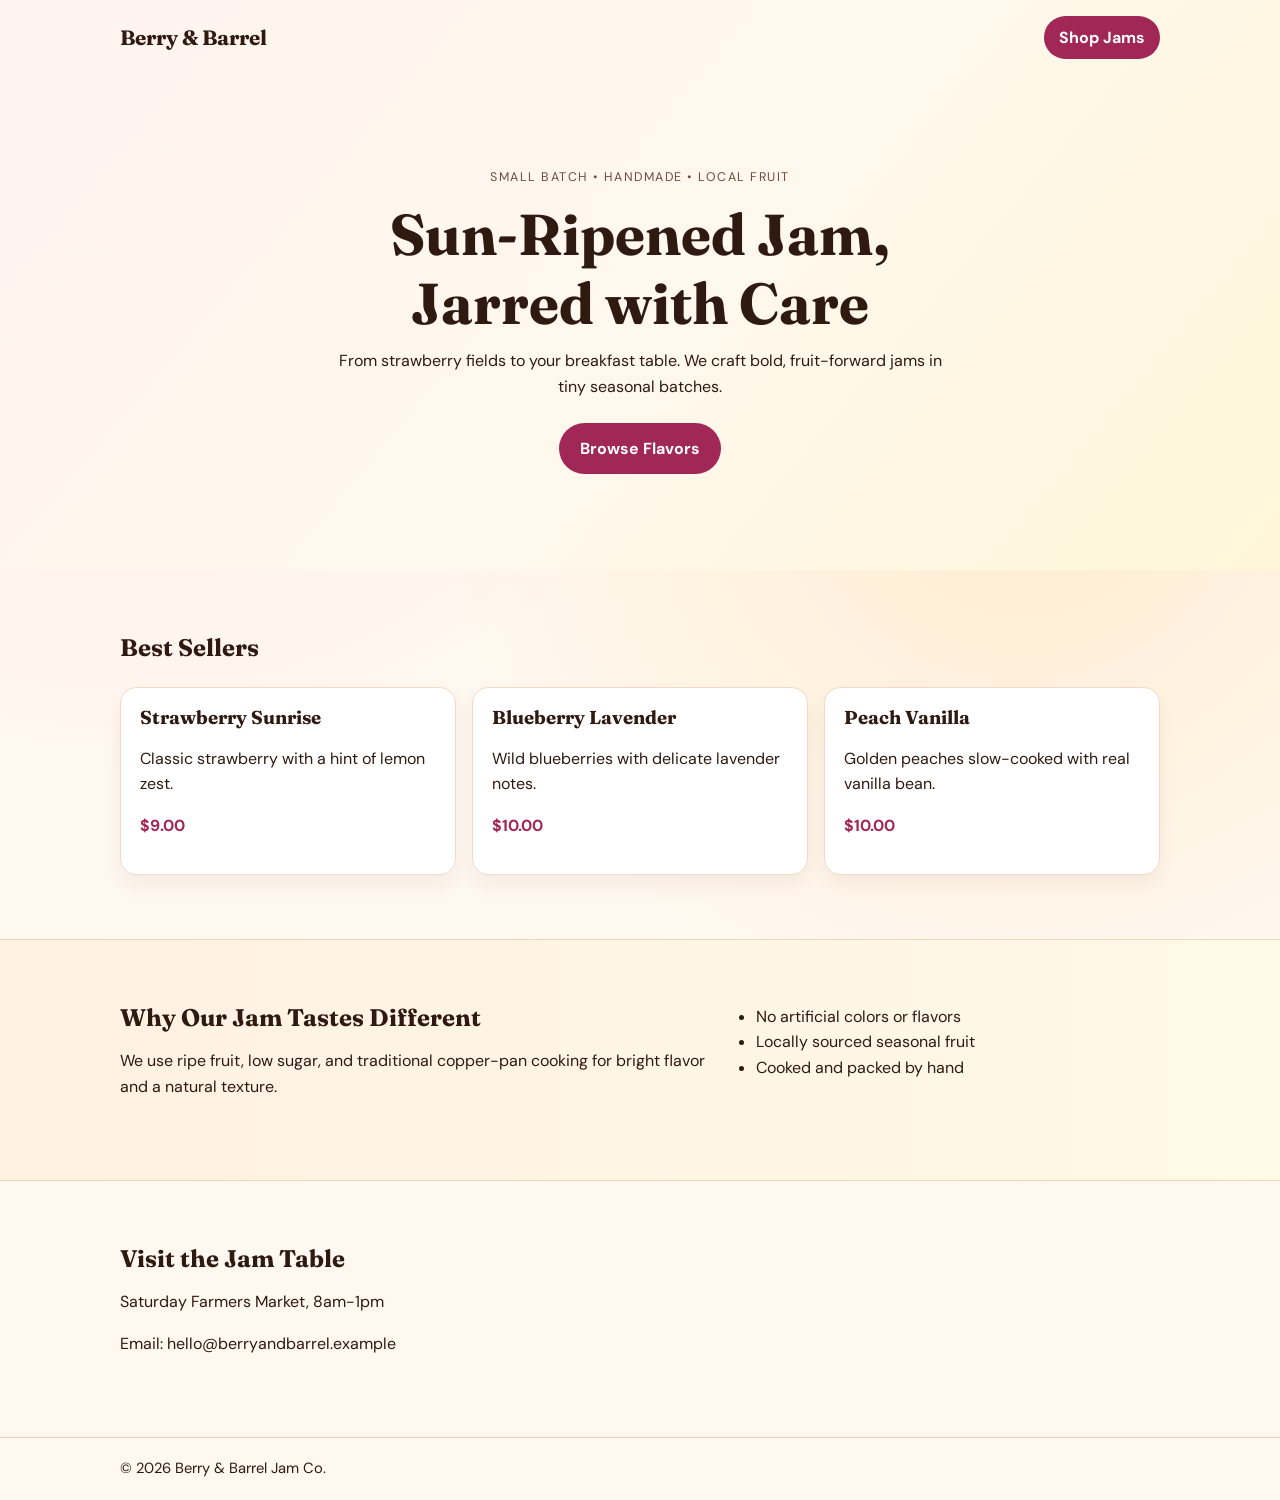
==== index.html @ 502a458d "Initial jam store website" ====
﻿<!doctype html>
<html lang="en">
<head>
  <meta charset="UTF-8" />
  <meta name="viewport" content="width=device-width, initial-scale=1.0" />
  <title>Berry & Barrel Jam Co.</title>
  <meta name="description" content="Small-batch artisanal jams made from local fruit." />
  <link rel="preconnect" href="https://fonts.googleapis.com">
  <link rel="preconnect" href="https://fonts.gstatic.com" crossorigin>
  <link href="https://fonts.googleapis.com/css2?family=Fraunces:opsz,wght@9..144,500;9..144,700&family=DM+Sans:wght@400;500;700&display=swap" rel="stylesheet">
  <link rel="stylesheet" href="styles.css" />
</head>
<body>
  <header class="hero">
    <nav class="nav container">
      <div class="brand">Berry & Barrel</div>
      <a class="btn" href="#shop">Shop Jams</a>
    </nav>

    <div class="hero-content container">
      <p class="kicker">Small Batch • Handmade • Local Fruit</p>
      <h1>Sun-Ripened Jam, Jarred with Care</h1>
      <p class="lead">From strawberry fields to your breakfast table. We craft bold, fruit-forward jams in tiny seasonal batches.</p>
      <a class="btn btn-large" href="#shop">Browse Flavors</a>
    </div>
  </header>

  <main>
    <section class="section container" id="shop">
      <h2>Best Sellers</h2>
      <div class="cards">
        <article class="card">
          <h3>Strawberry Sunrise</h3>
          <p>Classic strawberry with a hint of lemon zest.</p>
          <p class="price">$9.00</p>
        </article>
        <article class="card">
          <h3>Blueberry Lavender</h3>
          <p>Wild blueberries with delicate lavender notes.</p>
          <p class="price">$10.00</p>
        </article>
        <article class="card">
          <h3>Peach Vanilla</h3>
          <p>Golden peaches slow-cooked with real vanilla bean.</p>
          <p class="price">$10.00</p>
        </article>
      </div>
    </section>

    <section class="section strip">
      <div class="container split">
        <div>
          <h2>Why Our Jam Tastes Different</h2>
          <p>We use ripe fruit, low sugar, and traditional copper-pan cooking for bright flavor and a natural texture.</p>
        </div>
        <ul>
          <li>No artificial colors or flavors</li>
          <li>Locally sourced seasonal fruit</li>
          <li>Cooked and packed by hand</li>
        </ul>
      </div>
    </section>

    <section class="section container" id="contact">
      <h2>Visit the Jam Table</h2>
      <p>Saturday Farmers Market, 8am-1pm</p>
      <p>Email: hello@berryandbarrel.example</p>
    </section>
  </main>

  <footer class="footer">
    <div class="container">© 2026 Berry & Barrel Jam Co.</div>
  </footer>
</body>
</html>
---- styles.css ----
﻿:root {
  --bg: #fff8f0;
  --paper: #ffffff;
  --ink: #2f1a11;
  --berry: #a12757;
  --peach: #ffb07c;
  --gold: #f2d26b;
}

* { box-sizing: border-box; }

body {
  margin: 0;
  font-family: "DM Sans", sans-serif;
  color: var(--ink);
  background: radial-gradient(circle at 10% 10%, #ffe6e6 0%, transparent 35%),
              radial-gradient(circle at 80% 30%, #ffeccf 0%, transparent 40%),
              var(--bg);
  line-height: 1.6;
}

.container {
  width: min(1040px, 92%);
  margin: 0 auto;
}

.hero {
  padding-bottom: 4rem;
  background: linear-gradient(130deg, #fff3ef 0%, #fff8ee 50%, #fff6d9 100%);
}

.nav {
  display: flex;
  justify-content: space-between;
  align-items: center;
  padding: 1rem 0;
}

.brand {
  font-family: "Fraunces", serif;
  font-size: 1.3rem;
  font-weight: 700;
}

.hero-content {
  text-align: center;
  padding: 5rem 0 2rem;
  animation: rise 0.7s ease both;
}

.kicker {
  text-transform: uppercase;
  letter-spacing: 0.12em;
  font-size: 0.78rem;
  color: #6f4b3c;
}

h1, h2, h3 {
  font-family: "Fraunces", serif;
  margin: 0 0 0.6rem;
  line-height: 1.2;
}

h1 {
  font-size: clamp(2rem, 5vw, 3.6rem);
  max-width: 13ch;
  margin-inline: auto;
}

.lead {
  max-width: 56ch;
  margin: 0 auto 1.5rem;
}

.section {
  padding: 4rem 0;
}

.cards {
  display: grid;
  grid-template-columns: repeat(auto-fit, minmax(220px, 1fr));
  gap: 1rem;
  margin-top: 1.5rem;
}

.card {
  background: var(--paper);
  border: 1px solid #f1dac8;
  border-radius: 16px;
  padding: 1.2rem;
  box-shadow: 0 10px 20px rgba(78, 42, 33, 0.06);
  transition: transform 0.2s ease;
}

.card:hover {
  transform: translateY(-4px);
}

.price {
  color: var(--berry);
  font-weight: 700;
}

.strip {
  background: linear-gradient(90deg, #fff1e2, #fff9e7);
  border-top: 1px solid #efd8bc;
  border-bottom: 1px solid #efd8bc;
}

.split {
  display: grid;
  gap: 1.5rem;
  grid-template-columns: 1.4fr 1fr;
}

ul {
  margin: 0;
  padding-left: 1.2rem;
}

.btn {
  display: inline-block;
  background: var(--berry);
  color: #fff;
  text-decoration: none;
  padding: 0.55rem 0.95rem;
  border-radius: 999px;
  font-weight: 700;
}

.btn-large {
  padding: 0.8rem 1.3rem;
}

.footer {
  padding: 1.2rem 0;
  border-top: 1px solid #e8cfbd;
  font-size: 0.92rem;
}

@keyframes rise {
  from { transform: translateY(10px); opacity: 0; }
  to { transform: translateY(0); opacity: 1; }
}

@media (max-width: 760px) {
  .split {
    grid-template-columns: 1fr;
  }
}
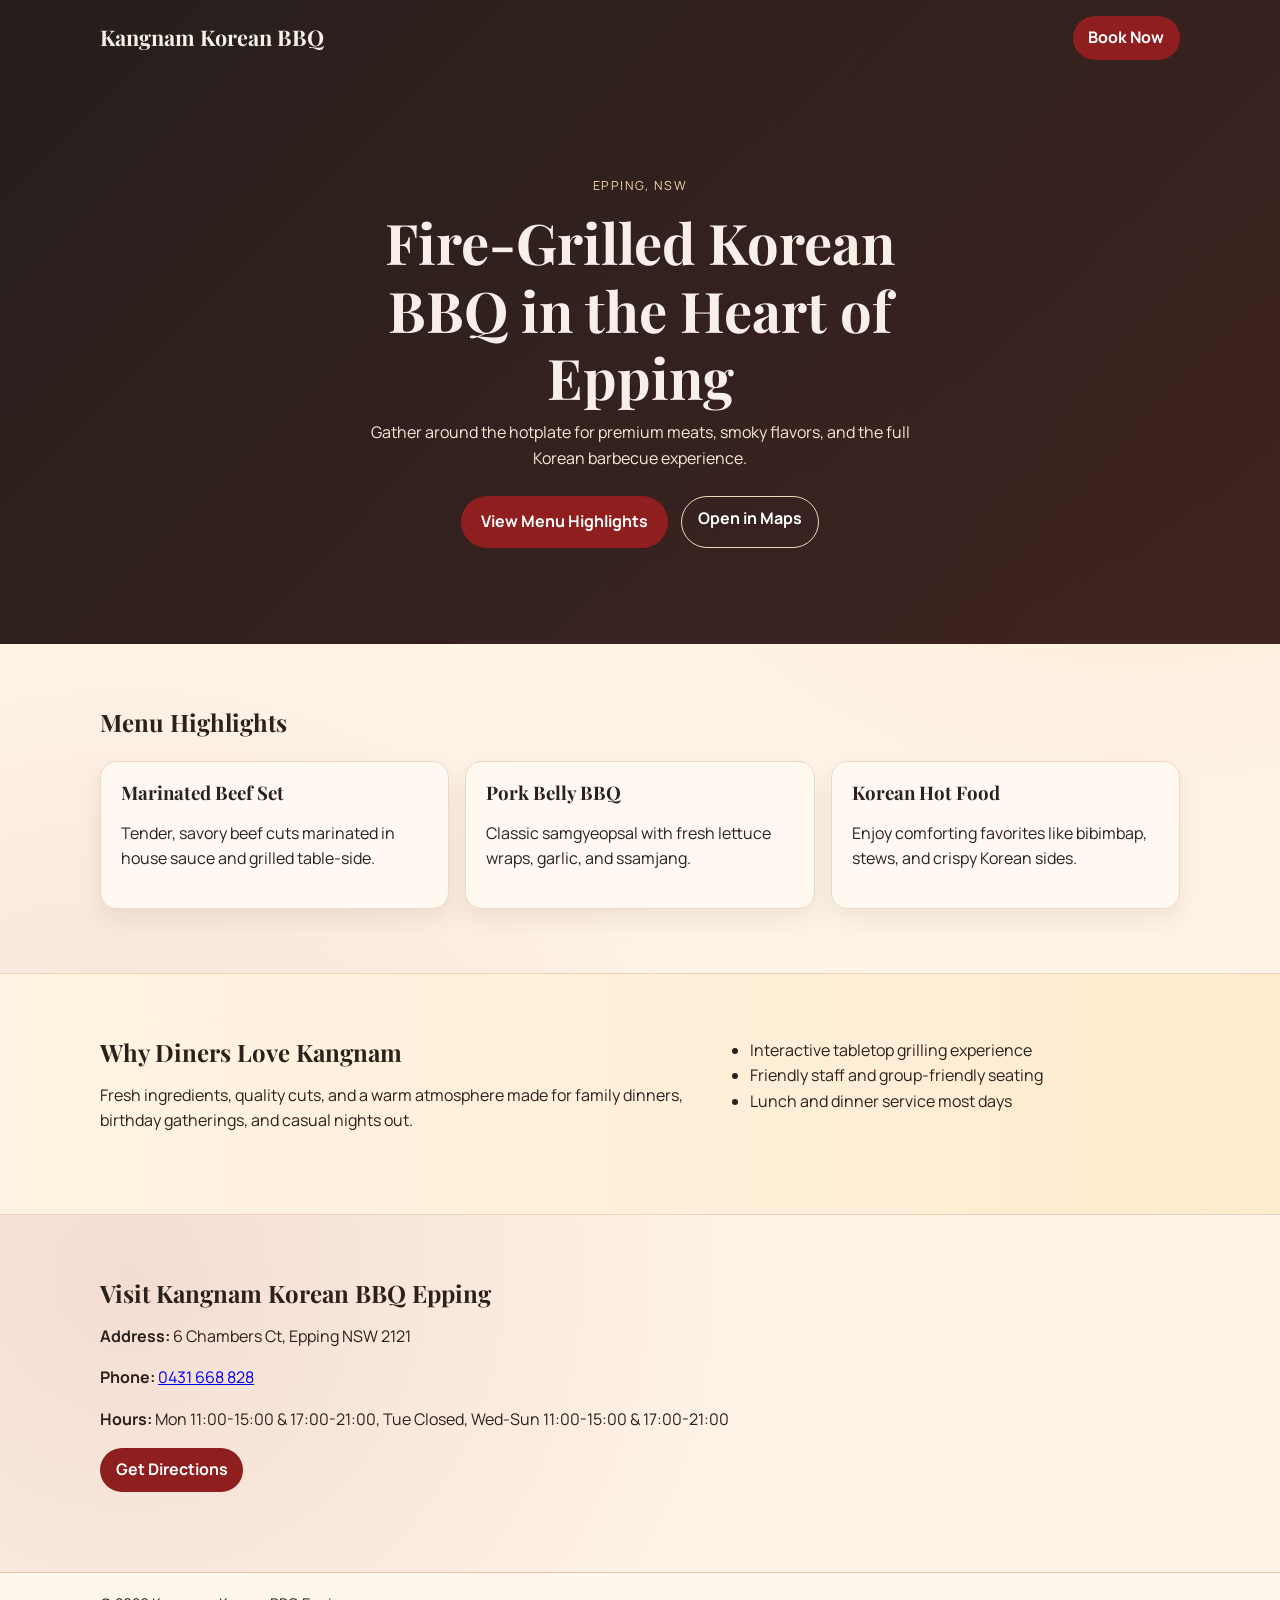
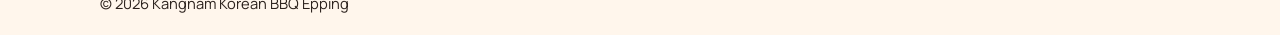
==== commit 87631ba9: "Convert site to Kangnam Korean BBQ Epping landing page" ====
--- a/index.html
+++ b/index.html
@@ -3,73 +3,75 @@
 <head>
   <meta charset="UTF-8" />
   <meta name="viewport" content="width=device-width, initial-scale=1.0" />
-  <title>Berry & Barrel Jam Co.</title>
-  <meta name="description" content="Small-batch artisanal jams made from local fruit." />
+  <title>Kangnam Korean BBQ Epping</title>
+  <meta name="description" content="Kangnam Korean BBQ Epping - premium Korean barbecue, hotplates, and classic Korean dishes in Epping NSW." />
   <link rel="preconnect" href="https://fonts.googleapis.com">
   <link rel="preconnect" href="https://fonts.gstatic.com" crossorigin>
-  <link href="https://fonts.googleapis.com/css2?family=Fraunces:opsz,wght@9..144,500;9..144,700&family=DM+Sans:wght@400;500;700&display=swap" rel="stylesheet">
+  <link href="https://fonts.googleapis.com/css2?family=Playfair+Display:wght@600;700&family=Manrope:wght@400;500;700&display=swap" rel="stylesheet">
   <link rel="stylesheet" href="styles.css" />
 </head>
 <body>
   <header class="hero">
     <nav class="nav container">
-      <div class="brand">Berry & Barrel</div>
-      <a class="btn" href="#shop">Shop Jams</a>
+      <div class="brand">Kangnam Korean BBQ</div>
+      <a class="btn" href="#contact">Book Now</a>
     </nav>
 
     <div class="hero-content container">
-      <p class="kicker">Small Batch • Handmade • Local Fruit</p>
-      <h1>Sun-Ripened Jam, Jarred with Care</h1>
-      <p class="lead">From strawberry fields to your breakfast table. We craft bold, fruit-forward jams in tiny seasonal batches.</p>
-      <a class="btn btn-large" href="#shop">Browse Flavors</a>
+      <p class="kicker">Epping, NSW</p>
+      <h1>Fire-Grilled Korean BBQ in the Heart of Epping</h1>
+      <p class="lead">Gather around the hotplate for premium meats, smoky flavors, and the full Korean barbecue experience.</p>
+      <div class="hero-actions">
+        <a class="btn btn-large" href="#menu">View Menu Highlights</a>
+        <a class="btn btn-ghost" href="https://www.google.com/maps/place/Kangnam+Korean+BBQ+Epping/" target="_blank" rel="noopener noreferrer">Open in Maps</a>
+      </div>
     </div>
   </header>
 
   <main>
-    <section class="section container" id="shop">
-      <h2>Best Sellers</h2>
+    <section class="section container" id="menu">
+      <h2>Menu Highlights</h2>
       <div class="cards">
         <article class="card">
-          <h3>Strawberry Sunrise</h3>
-          <p>Classic strawberry with a hint of lemon zest.</p>
-          <p class="price">$9.00</p>
+          <h3>Marinated Beef Set</h3>
+          <p>Tender, savory beef cuts marinated in house sauce and grilled table-side.</p>
         </article>
         <article class="card">
-          <h3>Blueberry Lavender</h3>
-          <p>Wild blueberries with delicate lavender notes.</p>
-          <p class="price">$10.00</p>
+          <h3>Pork Belly BBQ</h3>
+          <p>Classic samgyeopsal with fresh lettuce wraps, garlic, and ssamjang.</p>
         </article>
         <article class="card">
-          <h3>Peach Vanilla</h3>
-          <p>Golden peaches slow-cooked with real vanilla bean.</p>
-          <p class="price">$10.00</p>
+          <h3>Korean Hot Food</h3>
+          <p>Enjoy comforting favorites like bibimbap, stews, and crispy Korean sides.</p>
         </article>
       </div>
     </section>
 
-    <section class="section strip">
+    <section class="section strip" id="about">
       <div class="container split">
         <div>
-          <h2>Why Our Jam Tastes Different</h2>
-          <p>We use ripe fruit, low sugar, and traditional copper-pan cooking for bright flavor and a natural texture.</p>
+          <h2>Why Diners Love Kangnam</h2>
+          <p>Fresh ingredients, quality cuts, and a warm atmosphere made for family dinners, birthday gatherings, and casual nights out.</p>
         </div>
         <ul>
-          <li>No artificial colors or flavors</li>
-          <li>Locally sourced seasonal fruit</li>
-          <li>Cooked and packed by hand</li>
+          <li>Interactive tabletop grilling experience</li>
+          <li>Friendly staff and group-friendly seating</li>
+          <li>Lunch and dinner service most days</li>
         </ul>
       </div>
     </section>
 
     <section class="section container" id="contact">
-      <h2>Visit the Jam Table</h2>
-      <p>Saturday Farmers Market, 8am-1pm</p>
-      <p>Email: hello@berryandbarrel.example</p>
+      <h2>Visit Kangnam Korean BBQ Epping</h2>
+      <p><strong>Address:</strong> 6 Chambers Ct, Epping NSW 2121</p>
+      <p><strong>Phone:</strong> <a href="tel:+61431668828">0431 668 828</a></p>
+      <p><strong>Hours:</strong> Mon 11:00-15:00 & 17:00-21:00, Tue Closed, Wed-Sun 11:00-15:00 & 17:00-21:00</p>
+      <p><a class="btn" href="https://www.google.com/maps/place/Kangnam+Korean+BBQ+Epping/" target="_blank" rel="noopener noreferrer">Get Directions</a></p>
     </section>
   </main>
 
   <footer class="footer">
-    <div class="container">© 2026 Berry & Barrel Jam Co.</div>
+    <div class="container">© 2026 Kangnam Korean BBQ Epping</div>
   </footer>
 </body>
-</html>+</html>
--- a/styles.css
+++ b/styles.css
@@ -1,32 +1,33 @@
 ﻿:root {
-  --bg: #fff8f0;
-  --paper: #ffffff;
-  --ink: #2f1a11;
-  --berry: #a12757;
-  --peach: #ffb07c;
-  --gold: #f2d26b;
+  --ink: #f8efe7;
+  --text: #2b211c;
+  --red: #8f1f1f;
+  --charcoal: #1a1311;
+  --gold: #e1b353;
+  --paper: #fff9f2;
 }
 
 * { box-sizing: border-box; }
 
 body {
   margin: 0;
-  font-family: "DM Sans", sans-serif;
-  color: var(--ink);
-  background: radial-gradient(circle at 10% 10%, #ffe6e6 0%, transparent 35%),
-              radial-gradient(circle at 80% 30%, #ffeccf 0%, transparent 40%),
-              var(--bg);
+  font-family: "Manrope", sans-serif;
+  color: var(--text);
+  background: radial-gradient(circle at 88% 12%, rgba(225,179,83,0.18), transparent 36%),
+              radial-gradient(circle at 10% 78%, rgba(143,31,31,0.10), transparent 38%),
+              #fff3e7;
   line-height: 1.6;
 }
 
 .container {
-  width: min(1040px, 92%);
+  width: min(1080px, 92%);
   margin: 0 auto;
 }
 
 .hero {
+  color: var(--ink);
+  background: linear-gradient(135deg, rgba(26,19,17,0.95), rgba(52,23,21,0.94));
   padding-bottom: 4rem;
-  background: linear-gradient(130deg, #fff3ef 0%, #fff8ee 50%, #fff6d9 100%);
 }
 
 .nav {
@@ -36,40 +37,50 @@
   padding: 1rem 0;
 }
 
+.brand, h1, h2, h3 {
+  font-family: "Playfair Display", serif;
+}
+
 .brand {
-  font-family: "Fraunces", serif;
-  font-size: 1.3rem;
+  font-size: 1.35rem;
   font-weight: 700;
 }
 
 .hero-content {
   text-align: center;
-  padding: 5rem 0 2rem;
-  animation: rise 0.7s ease both;
+  padding: 5.5rem 0 2rem;
+  animation: fadeInUp 0.8s ease both;
 }
 
 .kicker {
   text-transform: uppercase;
   letter-spacing: 0.12em;
+  color: #f2d4ac;
   font-size: 0.78rem;
-  color: #6f4b3c;
 }
 
 h1, h2, h3 {
-  font-family: "Fraunces", serif;
-  margin: 0 0 0.6rem;
+  margin: 0 0 0.65rem;
   line-height: 1.2;
 }
 
 h1 {
-  font-size: clamp(2rem, 5vw, 3.6rem);
-  max-width: 13ch;
+  font-size: clamp(2rem, 5vw, 3.5rem);
+  max-width: 15ch;
   margin-inline: auto;
 }
 
 .lead {
-  max-width: 56ch;
+  max-width: 58ch;
   margin: 0 auto 1.5rem;
+  color: #f8e8d7;
+}
+
+.hero-actions {
+  display: flex;
+  justify-content: center;
+  gap: 0.8rem;
+  flex-wrap: wrap;
 }
 
 .section {
@@ -85,32 +96,28 @@
 
 .card {
   background: var(--paper);
-  border: 1px solid #f1dac8;
+  border: 1px solid #efd8c4;
   border-radius: 16px;
-  padding: 1.2rem;
-  box-shadow: 0 10px 20px rgba(78, 42, 33, 0.06);
-  transition: transform 0.2s ease;
+  padding: 1.25rem;
+  box-shadow: 0 10px 24px rgba(50, 28, 15, 0.08);
+  transition: transform 0.2s ease, box-shadow 0.2s ease;
 }
 
 .card:hover {
   transform: translateY(-4px);
-}
-
-.price {
-  color: var(--berry);
-  font-weight: 700;
+  box-shadow: 0 16px 28px rgba(50, 28, 15, 0.12);
 }
 
 .strip {
-  background: linear-gradient(90deg, #fff1e2, #fff9e7);
-  border-top: 1px solid #efd8bc;
-  border-bottom: 1px solid #efd8bc;
+  background: linear-gradient(90deg, #fff3e3, #ffeccf);
+  border-top: 1px solid #ebd2b8;
+  border-bottom: 1px solid #ebd2b8;
 }
 
 .split {
   display: grid;
   gap: 1.5rem;
-  grid-template-columns: 1.4fr 1fr;
+  grid-template-columns: 1.35fr 1fr;
 }
 
 ul {
@@ -120,31 +127,36 @@
 
 .btn {
   display: inline-block;
-  background: var(--berry);
+  background: var(--red);
   color: #fff;
   text-decoration: none;
-  padding: 0.55rem 0.95rem;
+  padding: 0.56rem 0.98rem;
   border-radius: 999px;
   font-weight: 700;
 }
 
 .btn-large {
-  padding: 0.8rem 1.3rem;
+  padding: 0.85rem 1.25rem;
+}
+
+.btn-ghost {
+  background: transparent;
+  border: 1px solid #f0d6bb;
+  color: #fff;
 }
 
 .footer {
   padding: 1.2rem 0;
-  border-top: 1px solid #e8cfbd;
+  border-top: 1px solid #e4c9ac;
   font-size: 0.92rem;
+  background: #fff6ec;
 }
 
-@keyframes rise {
-  from { transform: translateY(10px); opacity: 0; }
-  to { transform: translateY(0); opacity: 1; }
+@keyframes fadeInUp {
+  from { opacity: 0; transform: translateY(12px); }
+  to { opacity: 1; transform: translateY(0); }
 }
 
 @media (max-width: 760px) {
-  .split {
-    grid-template-columns: 1fr;
-  }
-}+  .split { grid-template-columns: 1fr; }
+}
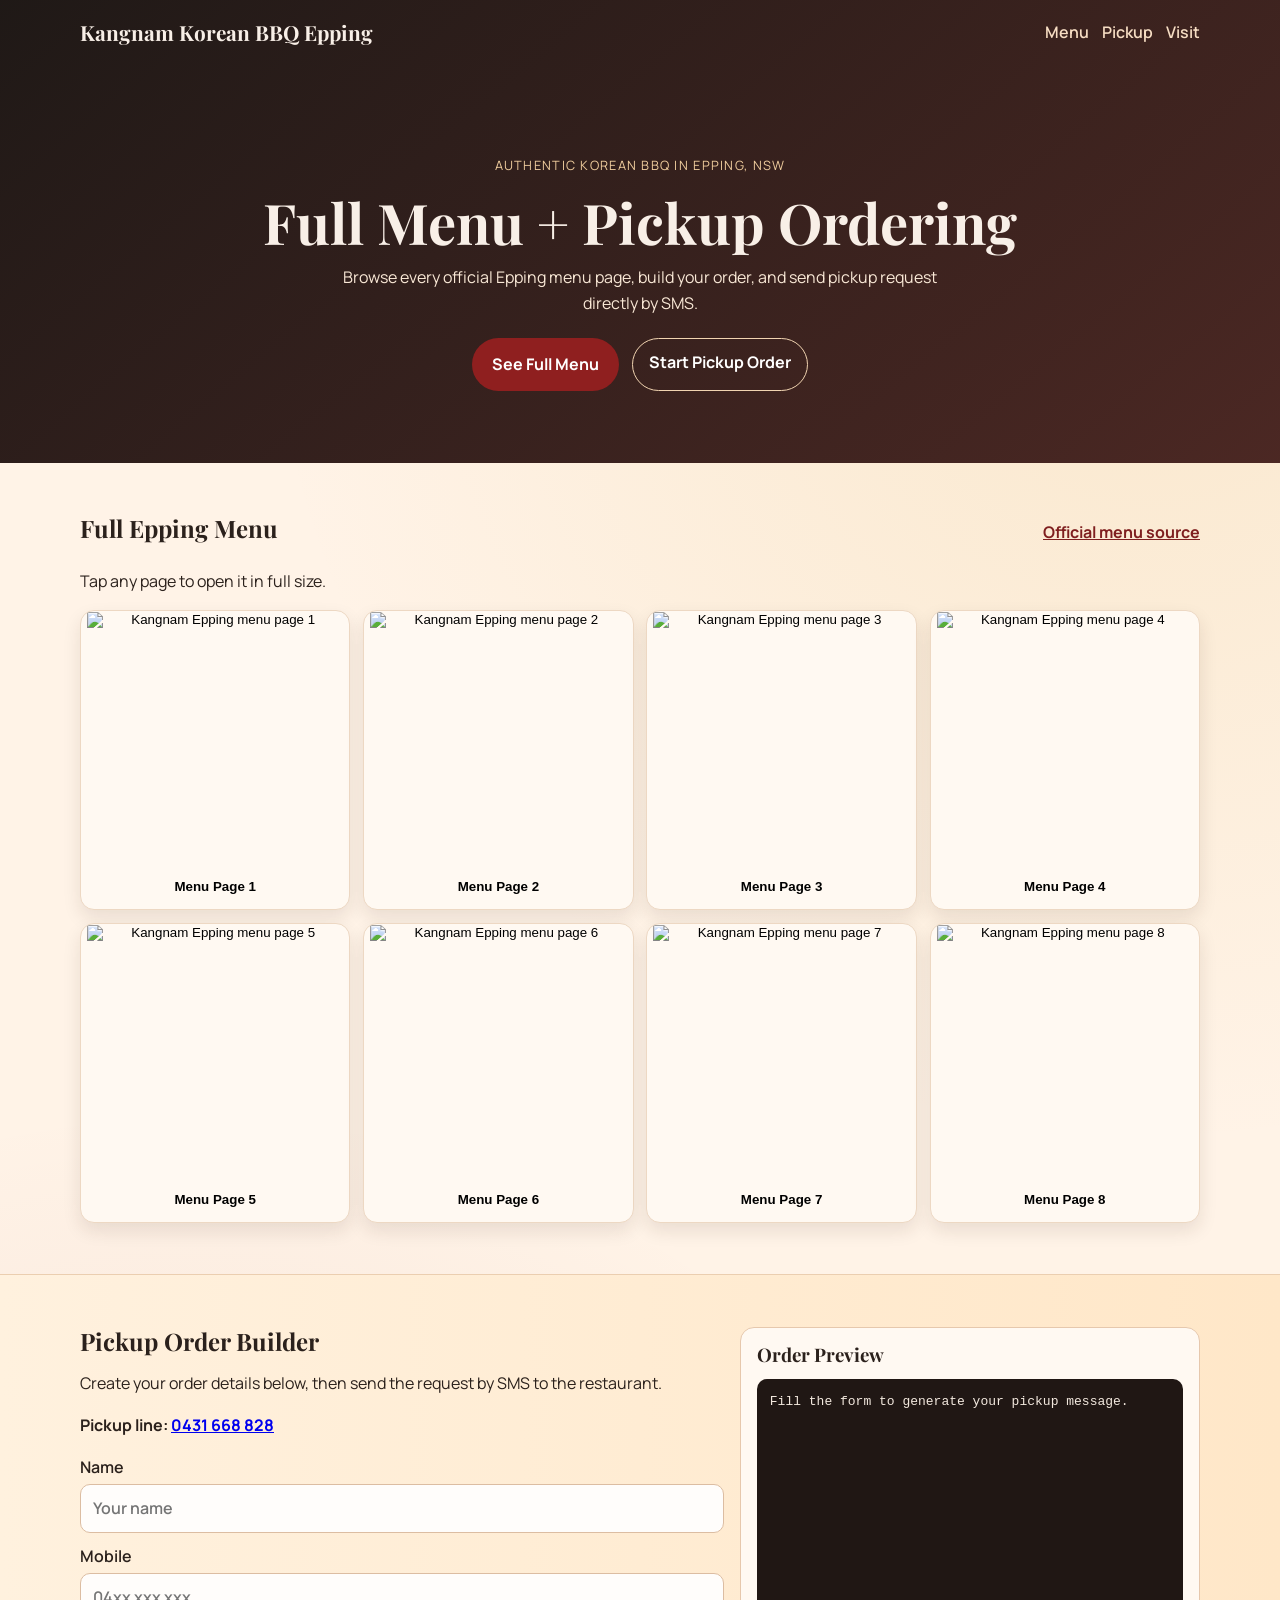
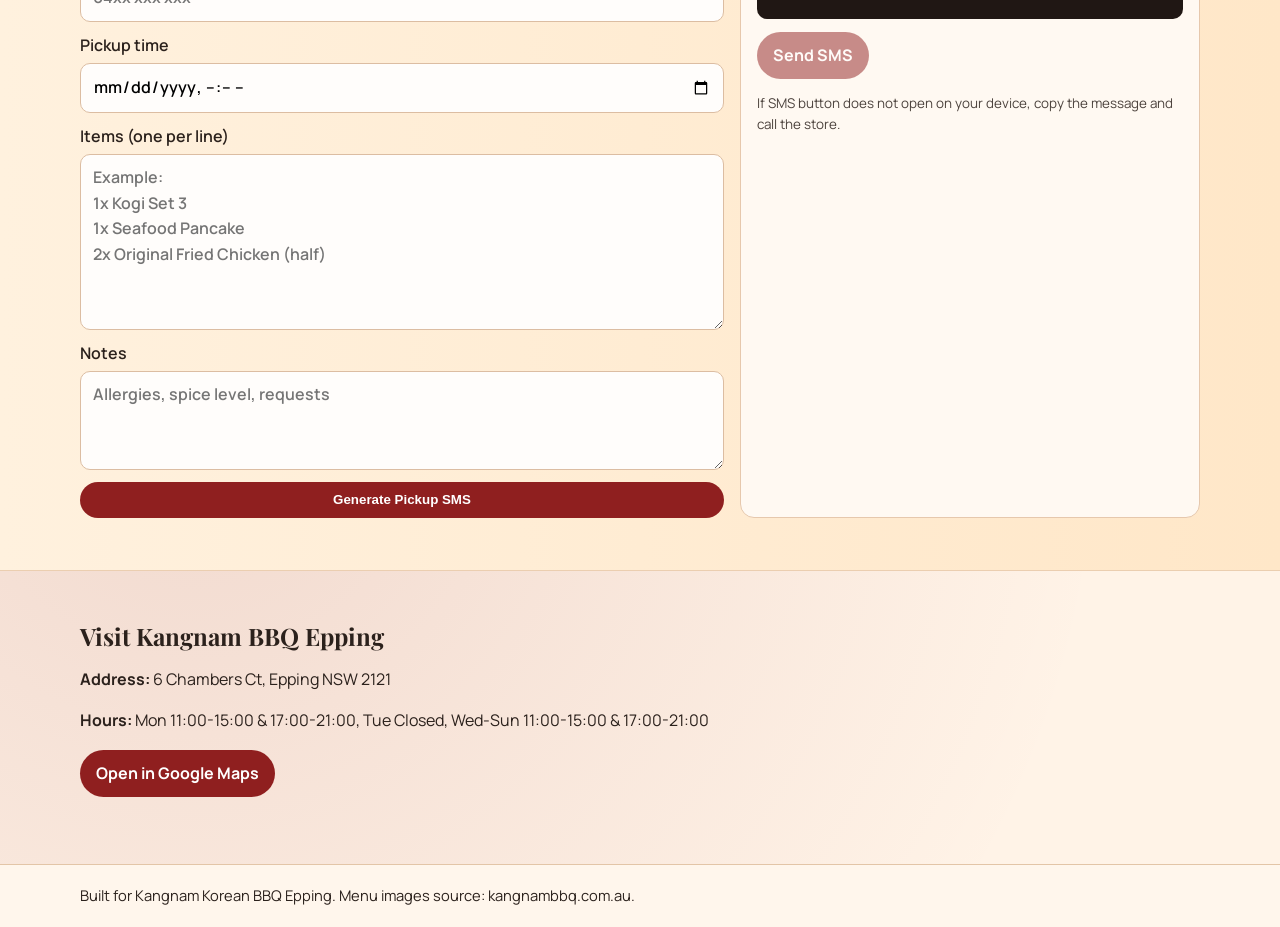
==== commit bafb222c: "Add full menu gallery and functional pickup SMS order builder" ====
--- a/index.html
+++ b/index.html
@@ -3,8 +3,8 @@
 <head>
   <meta charset="UTF-8" />
   <meta name="viewport" content="width=device-width, initial-scale=1.0" />
-  <title>Kangnam Korean BBQ Epping</title>
-  <meta name="description" content="Kangnam Korean BBQ Epping - premium Korean barbecue, hotplates, and classic Korean dishes in Epping NSW." />
+  <title>Kangnam Korean BBQ Epping | Pickup & Full Menu</title>
+  <meta name="description" content="Kangnam Korean BBQ Epping - browse the full menu and place pickup orders." />
   <link rel="preconnect" href="https://fonts.googleapis.com">
   <link rel="preconnect" href="https://fonts.gstatic.com" crossorigin>
   <link href="https://fonts.googleapis.com/css2?family=Playfair+Display:wght@600;700&family=Manrope:wght@400;500;700&display=swap" rel="stylesheet">
@@ -13,65 +13,81 @@
 <body>
   <header class="hero">
     <nav class="nav container">
-      <div class="brand">Kangnam Korean BBQ</div>
-      <a class="btn" href="#contact">Book Now</a>
+      <div class="brand">Kangnam Korean BBQ Epping</div>
+      <div class="nav-links">
+        <a href="#menu">Menu</a>
+        <a href="#pickup">Pickup</a>
+        <a href="#visit">Visit</a>
+      </div>
     </nav>
 
     <div class="hero-content container">
-      <p class="kicker">Epping, NSW</p>
-      <h1>Fire-Grilled Korean BBQ in the Heart of Epping</h1>
-      <p class="lead">Gather around the hotplate for premium meats, smoky flavors, and the full Korean barbecue experience.</p>
+      <p class="kicker">Authentic Korean BBQ in Epping, NSW</p>
+      <h1>Full Menu + Pickup Ordering</h1>
+      <p class="lead">Browse every official Epping menu page, build your order, and send pickup request directly by SMS.</p>
       <div class="hero-actions">
-        <a class="btn btn-large" href="#menu">View Menu Highlights</a>
-        <a class="btn btn-ghost" href="https://www.google.com/maps/place/Kangnam+Korean+BBQ+Epping/" target="_blank" rel="noopener noreferrer">Open in Maps</a>
+        <a class="btn btn-large" href="#menu">See Full Menu</a>
+        <a class="btn btn-ghost" href="#pickup">Start Pickup Order</a>
       </div>
     </div>
   </header>
 
   <main>
-    <section class="section container" id="menu">
-      <h2>Menu Highlights</h2>
-      <div class="cards">
-        <article class="card">
-          <h3>Marinated Beef Set</h3>
-          <p>Tender, savory beef cuts marinated in house sauce and grilled table-side.</p>
-        </article>
-        <article class="card">
-          <h3>Pork Belly BBQ</h3>
-          <p>Classic samgyeopsal with fresh lettuce wraps, garlic, and ssamjang.</p>
-        </article>
-        <article class="card">
-          <h3>Korean Hot Food</h3>
-          <p>Enjoy comforting favorites like bibimbap, stews, and crispy Korean sides.</p>
-        </article>
+    <section id="menu" class="section container">
+      <div class="section-head">
+        <h2>Full Epping Menu</h2>
+        <a class="text-link" href="https://kangnambbq.com.au/epping-menu" target="_blank" rel="noopener noreferrer">Official menu source</a>
+      </div>
+      <p>Tap any page to open it in full size.</p>
+      <div class="menu-grid" id="menuGrid"></div>
+    </section>
+
+    <section id="pickup" class="section strip">
+      <div class="container pickup-wrap">
+        <div>
+          <h2>Pickup Order Builder</h2>
+          <p>Create your order details below, then send the request by SMS to the restaurant.</p>
+          <p class="note">Pickup line: <a href="tel:+61431668828">0431 668 828</a></p>
+
+          <form id="orderForm" class="order-form">
+            <label>Name<input required name="name" type="text" placeholder="Your name" /></label>
+            <label>Mobile<input required name="phone" type="tel" placeholder="04xx xxx xxx" /></label>
+            <label>Pickup time<input required name="pickupTime" type="datetime-local" /></label>
+            <label>Items (one per line)<textarea required name="items" rows="6" placeholder="Example:
+1x Kogi Set 3
+1x Seafood Pancake
+2x Original Fried Chicken (half)"></textarea></label>
+            <label>Notes<textarea name="notes" rows="3" placeholder="Allergies, spice level, requests"></textarea></label>
+            <button class="btn" type="submit">Generate Pickup SMS</button>
+          </form>
+        </div>
+
+        <aside class="order-preview">
+          <h3>Order Preview</h3>
+          <pre id="orderText">Fill the form to generate your pickup message.</pre>
+          <a id="smsButton" class="btn btn-disabled" href="#" aria-disabled="true">Send SMS</a>
+          <p class="tiny">If SMS button does not open on your device, copy the message and call the store.</p>
+        </aside>
       </div>
     </section>
 
-    <section class="section strip" id="about">
-      <div class="container split">
-        <div>
-          <h2>Why Diners Love Kangnam</h2>
-          <p>Fresh ingredients, quality cuts, and a warm atmosphere made for family dinners, birthday gatherings, and casual nights out.</p>
-        </div>
-        <ul>
-          <li>Interactive tabletop grilling experience</li>
-          <li>Friendly staff and group-friendly seating</li>
-          <li>Lunch and dinner service most days</li>
-        </ul>
-      </div>
-    </section>
-
-    <section class="section container" id="contact">
-      <h2>Visit Kangnam Korean BBQ Epping</h2>
+    <section id="visit" class="section container">
+      <h2>Visit Kangnam BBQ Epping</h2>
       <p><strong>Address:</strong> 6 Chambers Ct, Epping NSW 2121</p>
-      <p><strong>Phone:</strong> <a href="tel:+61431668828">0431 668 828</a></p>
       <p><strong>Hours:</strong> Mon 11:00-15:00 & 17:00-21:00, Tue Closed, Wed-Sun 11:00-15:00 & 17:00-21:00</p>
-      <p><a class="btn" href="https://www.google.com/maps/place/Kangnam+Korean+BBQ+Epping/" target="_blank" rel="noopener noreferrer">Get Directions</a></p>
+      <p><a class="btn" href="https://www.google.com/maps/place/Kangnam+Korean+BBQ+Epping/" target="_blank" rel="noopener noreferrer">Open in Google Maps</a></p>
     </section>
   </main>
 
+  <div id="lightbox" class="lightbox" aria-hidden="true">
+    <button id="closeLightbox" class="close-btn" type="button">Close</button>
+    <img id="lightboxImage" alt="Kangnam menu full size" />
+  </div>
+
   <footer class="footer">
-    <div class="container">© 2026 Kangnam Korean BBQ Epping</div>
+    <div class="container">Built for Kangnam Korean BBQ Epping. Menu images source: kangnambbq.com.au.</div>
   </footer>
+
+  <script src="script.js"></script>
 </body>
 </html>
--- a/styles.css
+++ b/styles.css
@@ -13,116 +13,85 @@
   margin: 0;
   font-family: "Manrope", sans-serif;
   color: var(--text);
-  background: radial-gradient(circle at 88% 12%, rgba(225,179,83,0.18), transparent 36%),
-              radial-gradient(circle at 10% 78%, rgba(143,31,31,0.10), transparent 38%),
+  background: radial-gradient(circle at 90% 10%, rgba(225,179,83,.18), transparent 35%),
+              radial-gradient(circle at 15% 80%, rgba(143,31,31,.12), transparent 40%),
               #fff3e7;
   line-height: 1.6;
 }
 
-.container {
-  width: min(1080px, 92%);
-  margin: 0 auto;
-}
+.container { width: min(1120px, 92%); margin: 0 auto; }
 
 .hero {
   color: var(--ink);
-  background: linear-gradient(135deg, rgba(26,19,17,0.95), rgba(52,23,21,0.94));
-  padding-bottom: 4rem;
+  background: linear-gradient(140deg, rgba(22,16,14,.96), rgba(62,25,22,.93));
+  padding-bottom: 3.2rem;
 }
 
-.nav {
-  display: flex;
-  justify-content: space-between;
-  align-items: center;
-  padding: 1rem 0;
+.nav { display: flex; justify-content: space-between; align-items: center; padding: 1rem 0; }
+.brand, h1, h2, h3 { font-family: "Playfair Display", serif; }
+.brand { font-size: 1.3rem; font-weight: 700; }
+.nav-links { display: flex; gap: .8rem; }
+.nav-links a { color: #f6ddc3; text-decoration: none; font-weight: 600; }
+
+.hero-content { text-align: center; padding: 4.8rem 0 1.3rem; animation: fadeUp .8s ease both; }
+.kicker { text-transform: uppercase; letter-spacing: .1em; font-size: .8rem; color: #efcc9d; }
+h1, h2, h3 { margin: 0 0 .6rem; line-height: 1.2; }
+h1 { font-size: clamp(2rem, 5vw, 3.5rem); }
+.lead { max-width: 62ch; margin: 0 auto 1.4rem; color: #f9e8d6; }
+
+.hero-actions { display: flex; justify-content: center; gap: .8rem; flex-wrap: wrap; }
+.section { padding: 3.2rem 0; }
+.section-head { display: flex; justify-content: space-between; gap: .7rem; align-items: baseline; flex-wrap: wrap; }
+.text-link { color: #7f1f1f; font-weight: 700; }
+
+.menu-grid {
+  display: grid;
+  grid-template-columns: repeat(auto-fit, minmax(220px, 1fr));
+  gap: .8rem;
+}
+.menu-card {
+  background: var(--paper);
+  border: 1px solid #edd8c3;
+  border-radius: 14px;
+  overflow: hidden;
+  box-shadow: 0 8px 18px rgba(47, 25, 18, .1);
+  cursor: pointer;
+  transition: transform .2s ease;
+}
+.menu-card:hover { transform: translateY(-3px); }
+.menu-card img { width: 100%; display: block; aspect-ratio: 1 / 1; object-fit: cover; }
+.menu-card p { margin: .65rem .8rem .9rem; font-weight: 700; }
+
+.strip {
+  background: linear-gradient(90deg, #fff1de, #ffe7c8);
+  border-top: 1px solid #ebceb0;
+  border-bottom: 1px solid #ebceb0;
+}
+.pickup-wrap { display: grid; grid-template-columns: 1.4fr 1fr; gap: 1rem; }
+.order-form { display: grid; gap: .7rem; }
+label { display: grid; gap: .25rem; font-weight: 600; }
+input, textarea {
+  width: 100%;
+  padding: .65rem .75rem;
+  border: 1px solid #dcbda2;
+  border-radius: 10px;
+  font: inherit;
+  background: #fffdfb;
 }
 
-.brand, h1, h2, h3 {
-  font-family: "Playfair Display", serif;
+.order-preview {
+  background: #fff9f2;
+  border: 1px solid #e6c8ad;
+  border-radius: 14px;
+  padding: 1rem;
 }
-
-.brand {
-  font-size: 1.35rem;
-  font-weight: 700;
-}
-
-.hero-content {
-  text-align: center;
-  padding: 5.5rem 0 2rem;
-  animation: fadeInUp 0.8s ease both;
-}
-
-.kicker {
-  text-transform: uppercase;
-  letter-spacing: 0.12em;
-  color: #f2d4ac;
-  font-size: 0.78rem;
-}
-
-h1, h2, h3 {
-  margin: 0 0 0.65rem;
-  line-height: 1.2;
-}
-
-h1 {
-  font-size: clamp(2rem, 5vw, 3.5rem);
-  max-width: 15ch;
-  margin-inline: auto;
-}
-
-.lead {
-  max-width: 58ch;
-  margin: 0 auto 1.5rem;
-  color: #f8e8d7;
-}
-
-.hero-actions {
-  display: flex;
-  justify-content: center;
-  gap: 0.8rem;
-  flex-wrap: wrap;
-}
-
-.section {
-  padding: 4rem 0;
-}
-
-.cards {
-  display: grid;
-  grid-template-columns: repeat(auto-fit, minmax(220px, 1fr));
-  gap: 1rem;
-  margin-top: 1.5rem;
-}
-
-.card {
-  background: var(--paper);
-  border: 1px solid #efd8c4;
-  border-radius: 16px;
-  padding: 1.25rem;
-  box-shadow: 0 10px 24px rgba(50, 28, 15, 0.08);
-  transition: transform 0.2s ease, box-shadow 0.2s ease;
-}
-
-.card:hover {
-  transform: translateY(-4px);
-  box-shadow: 0 16px 28px rgba(50, 28, 15, 0.12);
-}
-
-.strip {
-  background: linear-gradient(90deg, #fff3e3, #ffeccf);
-  border-top: 1px solid #ebd2b8;
-  border-bottom: 1px solid #ebd2b8;
-}
-
-.split {
-  display: grid;
-  gap: 1.5rem;
-  grid-template-columns: 1.35fr 1fr;
-}
-
-ul {
-  margin: 0;
-  padding-left: 1.2rem;
+pre {
+  white-space: pre-wrap;
+  background: #201714;
+  color: #f3e9df;
+  border-radius: 10px;
+  padding: .8rem;
+  min-height: 240px;
 }
 
 .btn {
@@ -130,33 +99,50 @@
   background: var(--red);
   color: #fff;
   text-decoration: none;
-  padding: 0.56rem 0.98rem;
+  border: none;
+  padding: .68rem 1rem;
   border-radius: 999px;
+  font-weight: 700;
+  cursor: pointer;
+}
+.btn-large { padding: .84rem 1.24rem; }
+.btn-ghost { background: transparent; border: 1px solid #f1d4b1; color: #fff; }
+.btn-disabled { opacity: .5; pointer-events: none; }
+
+.note { font-weight: 700; }
+.tiny { font-size: .84rem; opacity: .84; }
+
+.lightbox {
+  position: fixed;
+  inset: 0;
+  background: rgba(0, 0, 0, .9);
+  display: none;
+  align-items: center;
+  justify-content: center;
+  z-index: 50;
+  padding: 1rem;
+}
+.lightbox.open { display: flex; }
+.lightbox img { max-width: min(1200px, 98vw); max-height: 90vh; border-radius: 10px; }
+.close-btn {
+  position: fixed;
+  top: 16px;
+  right: 16px;
+  border: 0;
+  background: #fff;
+  color: #19110f;
+  border-radius: 999px;
+  padding: .55rem .8rem;
   font-weight: 700;
 }
 
-.btn-large {
-  padding: 0.85rem 1.25rem;
-}
+.footer { padding: 1.2rem 0; background: #fff6ec; border-top: 1px solid #e3c5a7; font-size: .92rem; }
 
-.btn-ghost {
-  background: transparent;
-  border: 1px solid #f0d6bb;
-  color: #fff;
-}
-
-.footer {
-  padding: 1.2rem 0;
-  border-top: 1px solid #e4c9ac;
-  font-size: 0.92rem;
-  background: #fff6ec;
-}
-
-@keyframes fadeInUp {
+@keyframes fadeUp {
   from { opacity: 0; transform: translateY(12px); }
   to { opacity: 1; transform: translateY(0); }
 }
 
-@media (max-width: 760px) {
-  .split { grid-template-columns: 1fr; }
+@media (max-width: 860px) {
+  .pickup-wrap { grid-template-columns: 1fr; }
 }
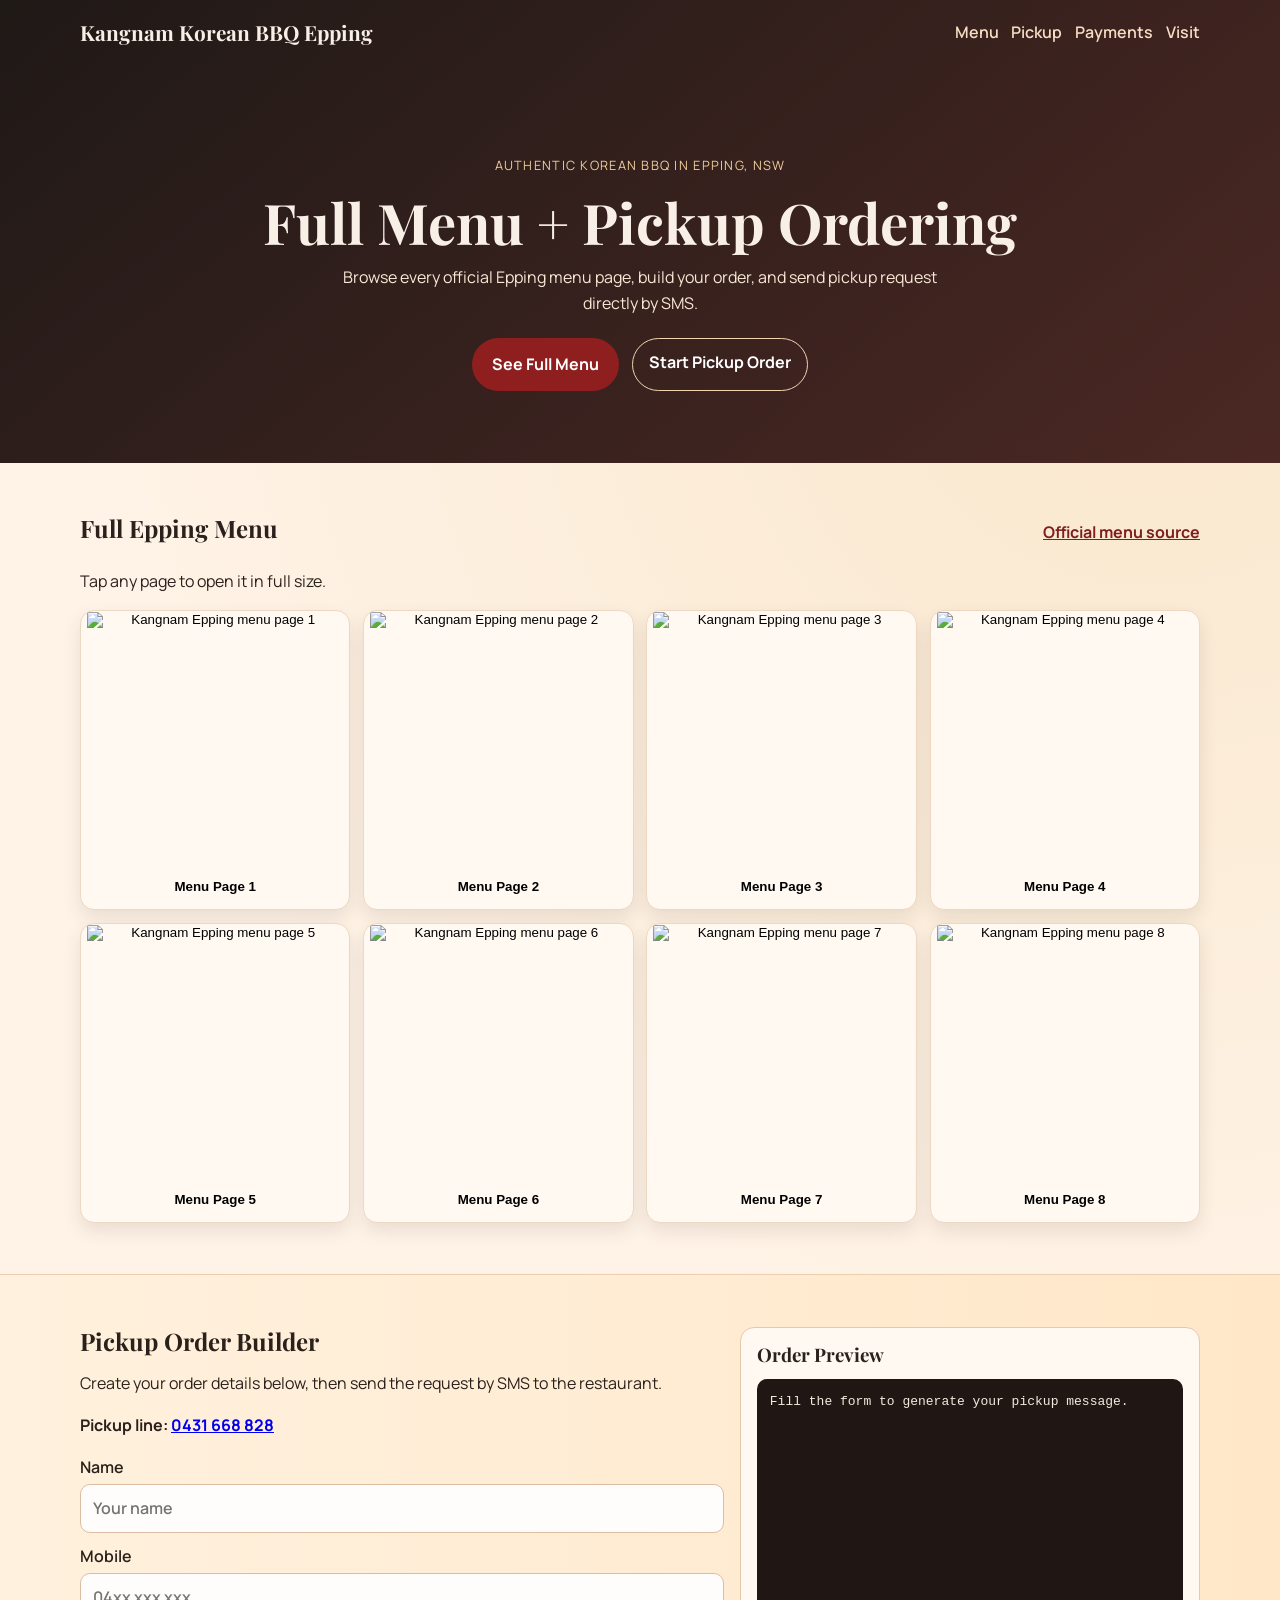
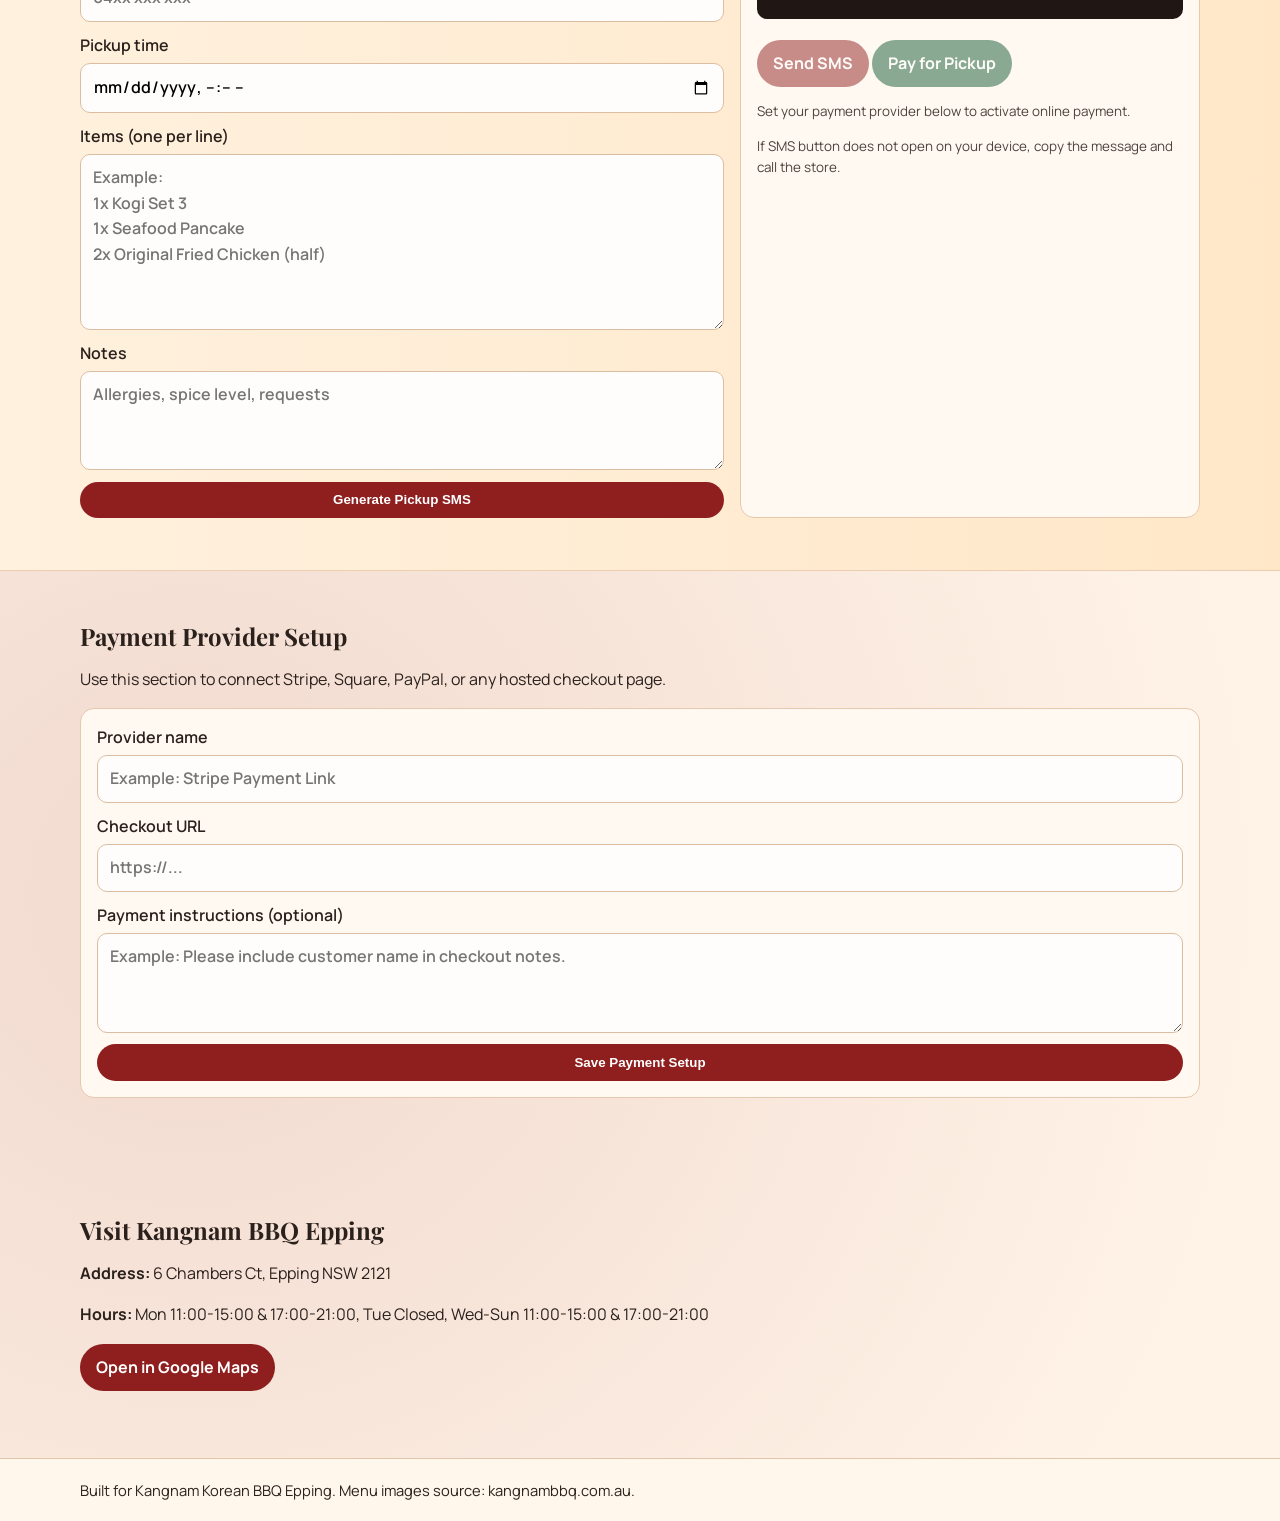
==== commit aad68c94: "Add payment provider setup panel and pay button wiring" ====
--- a/index.html
+++ b/index.html
@@ -17,6 +17,7 @@
       <div class="nav-links">
         <a href="#menu">Menu</a>
         <a href="#pickup">Pickup</a>
+        <a href="#payments">Payments</a>
         <a href="#visit">Visit</a>
       </div>
     </nav>
@@ -66,9 +67,23 @@
           <h3>Order Preview</h3>
           <pre id="orderText">Fill the form to generate your pickup message.</pre>
           <a id="smsButton" class="btn btn-disabled" href="#" aria-disabled="true">Send SMS</a>
+          <a id="payButton" class="btn btn-pay btn-disabled" href="#" target="_blank" rel="noopener noreferrer" aria-disabled="true">Pay for Pickup</a>
+          <p id="payHint" class="tiny">Set your payment provider below to activate online payment.</p>
           <p class="tiny">If SMS button does not open on your device, copy the message and call the store.</p>
         </aside>
       </div>
+    </section>
+
+    <section id="payments" class="section container">
+      <h2>Payment Provider Setup</h2>
+      <p>Use this section to connect Stripe, Square, PayPal, or any hosted checkout page.</p>
+      <form id="paymentForm" class="order-form payment-box">
+        <label>Provider name<input name="providerName" type="text" placeholder="Example: Stripe Payment Link" /></label>
+        <label>Checkout URL<input name="checkoutUrl" type="url" placeholder="https://..." /></label>
+        <label>Payment instructions (optional)<textarea name="paymentNote" rows="3" placeholder="Example: Please include customer name in checkout notes."></textarea></label>
+        <button class="btn" type="submit">Save Payment Setup</button>
+      </form>
+      <p id="paymentStatus" class="note"></p>
     </section>
 
     <section id="visit" class="section container">
--- a/styles.css
+++ b/styles.css
@@ -79,7 +79,7 @@
   background: #fffdfb;
 }
 
-.order-preview {
+.order-preview, .payment-box {
   background: #fff9f2;
   border: 1px solid #e6c8ad;
   border-radius: 14px;
@@ -107,6 +107,7 @@
 }
 .btn-large { padding: .84rem 1.24rem; }
 .btn-ghost { background: transparent; border: 1px solid #f1d4b1; color: #fff; }
+.btn-pay { background: #145a32; margin-top: .5rem; }
 .btn-disabled { opacity: .5; pointer-events: none; }
 
 .note { font-weight: 700; }
@@ -145,4 +146,5 @@
 
 @media (max-width: 860px) {
   .pickup-wrap { grid-template-columns: 1fr; }
+  .nav-links { display: none; }
 }
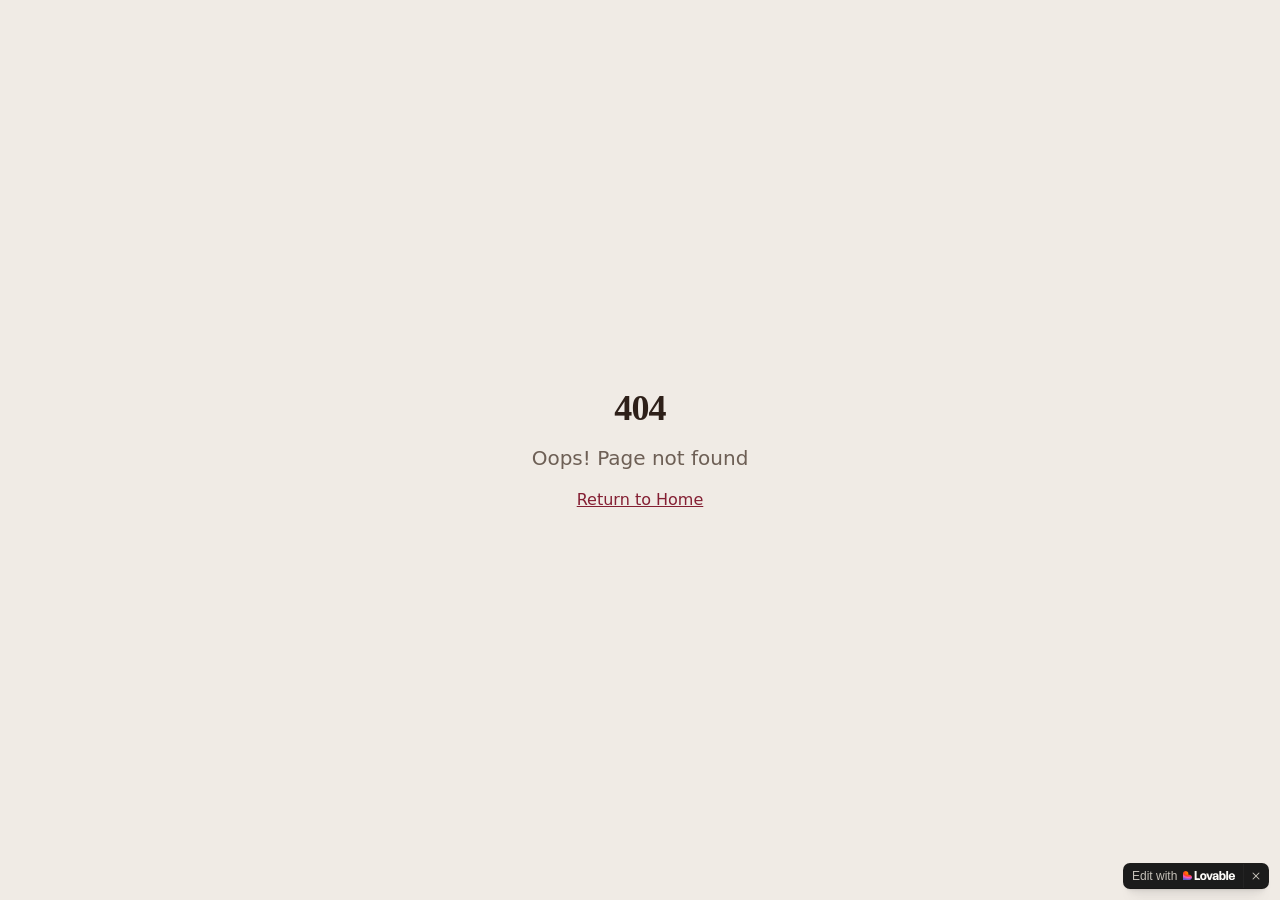
==== commit fef2c21f: "Replace site with provided Lovable export (index, favicon, assets)" ====
--- a/index.html
+++ b/index.html
@@ -1,108 +1,275 @@
-﻿<!doctype html>
+<!doctype html>
 <html lang="en">
+  
+<!-- Mirrored from jammin-good-store.lovable.app/ by HTTrack Website Copier/3.x [XR&CO'2014], Tue, 28 Apr 2026 06:36:43 GMT -->
+<!-- Added by HTTrack --><meta http-equiv="content-type" content="text/html;charset=utf-8" /><!-- /Added by HTTrack -->
 <head>
-  <meta charset="UTF-8" />
-  <meta name="viewport" content="width=device-width, initial-scale=1.0" />
-  <title>Kangnam Korean BBQ Epping | Pickup & Full Menu</title>
-  <meta name="description" content="Kangnam Korean BBQ Epping - browse the full menu and place pickup orders." />
-  <link rel="preconnect" href="https://fonts.googleapis.com">
-  <link rel="preconnect" href="https://fonts.gstatic.com" crossorigin>
-  <link href="https://fonts.googleapis.com/css2?family=Playfair+Display:wght@600;700&family=Manrope:wght@400;500;700&display=swap" rel="stylesheet">
-  <link rel="stylesheet" href="styles.css" />
-</head>
-<body>
-  <header class="hero">
-    <nav class="nav container">
-      <div class="brand">Kangnam Korean BBQ Epping</div>
-      <div class="nav-links">
-        <a href="#menu">Menu</a>
-        <a href="#pickup">Pickup</a>
-        <a href="#payments">Payments</a>
-        <a href="#visit">Visit</a>
-      </div>
-    </nav>
-
-    <div class="hero-content container">
-      <p class="kicker">Authentic Korean BBQ in Epping, NSW</p>
-      <h1>Full Menu + Pickup Ordering</h1>
-      <p class="lead">Browse every official Epping menu page, build your order, and send pickup request directly by SMS.</p>
-      <div class="hero-actions">
-        <a class="btn btn-large" href="#menu">See Full Menu</a>
-        <a class="btn btn-ghost" href="#pickup">Start Pickup Order</a>
-      </div>
-    </div>
-  </header>
-
-  <main>
-    <section id="menu" class="section container">
-      <div class="section-head">
-        <h2>Full Epping Menu</h2>
-        <a class="text-link" href="https://kangnambbq.com.au/epping-menu" target="_blank" rel="noopener noreferrer">Official menu source</a>
-      </div>
-      <p>Tap any page to open it in full size.</p>
-      <div class="menu-grid" id="menuGrid"></div>
-    </section>
-
-    <section id="pickup" class="section strip">
-      <div class="container pickup-wrap">
-        <div>
-          <h2>Pickup Order Builder</h2>
-          <p>Create your order details below, then send the request by SMS to the restaurant.</p>
-          <p class="note">Pickup line: <a href="tel:+61431668828">0431 668 828</a></p>
-
-          <form id="orderForm" class="order-form">
-            <label>Name<input required name="name" type="text" placeholder="Your name" /></label>
-            <label>Mobile<input required name="phone" type="tel" placeholder="04xx xxx xxx" /></label>
-            <label>Pickup time<input required name="pickupTime" type="datetime-local" /></label>
-            <label>Items (one per line)<textarea required name="items" rows="6" placeholder="Example:
-1x Kogi Set 3
-1x Seafood Pancake
-2x Original Fried Chicken (half)"></textarea></label>
-            <label>Notes<textarea name="notes" rows="3" placeholder="Allergies, spice level, requests"></textarea></label>
-            <button class="btn" type="submit">Generate Pickup SMS</button>
-          </form>
-        </div>
-
-        <aside class="order-preview">
-          <h3>Order Preview</h3>
-          <pre id="orderText">Fill the form to generate your pickup message.</pre>
-          <a id="smsButton" class="btn btn-disabled" href="#" aria-disabled="true">Send SMS</a>
-          <a id="payButton" class="btn btn-pay btn-disabled" href="#" target="_blank" rel="noopener noreferrer" aria-disabled="true">Pay for Pickup</a>
-          <p id="payHint" class="tiny">Set your payment provider below to activate online payment.</p>
-          <p class="tiny">If SMS button does not open on your device, copy the message and call the store.</p>
-        </aside>
-      </div>
-    </section>
-
-    <section id="payments" class="section container">
-      <h2>Payment Provider Setup</h2>
-      <p>Use this section to connect Stripe, Square, PayPal, or any hosted checkout page.</p>
-      <form id="paymentForm" class="order-form payment-box">
-        <label>Provider name<input name="providerName" type="text" placeholder="Example: Stripe Payment Link" /></label>
-        <label>Checkout URL<input name="checkoutUrl" type="url" placeholder="https://..." /></label>
-        <label>Payment instructions (optional)<textarea name="paymentNote" rows="3" placeholder="Example: Please include customer name in checkout notes."></textarea></label>
-        <button class="btn" type="submit">Save Payment Setup</button>
-      </form>
-      <p id="paymentStatus" class="note"></p>
-    </section>
-
-    <section id="visit" class="section container">
-      <h2>Visit Kangnam BBQ Epping</h2>
-      <p><strong>Address:</strong> 6 Chambers Ct, Epping NSW 2121</p>
-      <p><strong>Hours:</strong> Mon 11:00-15:00 & 17:00-21:00, Tue Closed, Wed-Sun 11:00-15:00 & 17:00-21:00</p>
-      <p><a class="btn" href="https://www.google.com/maps/place/Kangnam+Korean+BBQ+Epping/" target="_blank" rel="noopener noreferrer">Open in Google Maps</a></p>
-    </section>
-  </main>
-
-  <div id="lightbox" class="lightbox" aria-hidden="true">
-    <button id="closeLightbox" class="close-btn" type="button">Close</button>
-    <img id="lightboxImage" alt="Kangnam menu full size" />
-  </div>
-
-  <footer class="footer">
-    <div class="container">Built for Kangnam Korean BBQ Epping. Menu images source: kangnambbq.com.au.</div>
-  </footer>
-
-  <script src="script.js"></script>
+    <meta charset="UTF-8" />
+    <meta name="viewport" content="width=device-width, initial-scale=1.0" />
+    <title>Preserve &amp; Co. — Small-batch Artisan Jams</title>
+    <meta name="description" content="Hand-stirred, small-batch fruit preserves made from orchard-fresh fruit. Shop strawberry, apricot, blackberry, fig and seasonal jams.">
+    <meta name="author" content="Preserve & Co." />
+
+    
+    
+    <meta property="og:type" content="website" />
+    <meta property="og:image" content="https://pub-bb2e103a32db4e198524a2e9ed8f35b4.r2.dev/f75b922f-b574-4dbe-9a68-7f6afb24d73c/id-preview-a83b8556--d9821c13-8c94-4999-bfcc-f2f8b6bbed2c.lovable.app-1777354366714.png">
+
+    <meta name="twitter:card" content="summary_large_image" />
+    <meta name="twitter:site" content="@Lovable" />
+    <meta name="twitter:image" content="../pub-bb2e103a32db4e198524a2e9ed8f35b4.r2.dev/f75b922f-b574-4dbe-9a68-7f6afb24d73c/id-preview-a83b8556--d9821c13-8c94-4999-bfcc-f2f8b6bbed2c.lovable.app-1777354366714.png">
+    <meta property="og:title" content="Preserve &amp; Co. — Small-batch Artisan Jams">
+  <meta name="twitter:title" content="Preserve &amp; Co. — Small-batch Artisan Jams">
+  <meta property="og:description" content="Hand-stirred, small-batch fruit preserves made from orchard-fresh fruit. Shop strawberry, apricot, blackberry, fig and seasonal jams.">
+  <meta name="twitter:description" content="Hand-stirred, small-batch fruit preserves made from orchard-fresh fruit. Shop strawberry, apricot, blackberry, fig and seasonal jams.">
+  <link rel="icon" type="image/x-icon" href="favicon.ico">
+  <script type="module" crossorigin src="assets/index-CWSn2nJ6.js"></script>
+  <link rel="stylesheet" crossorigin href="assets/index-DeS-qdyC.css">
+
+<style>
+	@font-face {
+		font-family: 'CameraPlainVariable';
+		src: url('https://cdn.gpteng.co/mcp-widgets/v1/fonts/CameraPlainVariable.woff2') format('woff2');
+		font-weight: 100 900;
+		font-style: normal;
+		font-display: swap;
+	}
+
+	#lovable-badge {
+		--badge-bg: #1b1b1b;
+		--badge-text: #c5c1b9;
+		--badge-text-hover: #dcdad5;
+		--badge-radius: 6px;
+		--badge-padding: 8px;
+		--badge-gap: 6px;
+		--badge-shadow: 
+			0 0 0 1px rgba(0, 0, 0, 0.88),
+			0 1px 0 0 rgba(0, 0, 0, 0.04),
+			0 2px 2px -1px rgba(0, 0, 0, 0.08),
+			0 4px 4px -2px rgba(0, 0, 0, 0.08),
+			0 8px 8px -4px rgba(0, 0, 0, 0.08),
+			0 16px 16px -8px rgba(0, 0, 0, 0.08);
+		--badge-transition-duration: 0.2s;
+		--badge-transition-easing: cubic-bezier(0.16, 1, 0.32, 1);
+		--focus-color: #575ECF;
+		--focus-offset: 2px;
+		--focus-width: 2px;
+		
+		position: fixed;
+		bottom: 12px;
+		right: 12px;
+		height: 24px;
+		display: flex;
+		align-items: center;
+		z-index: 1000000;
+		background-color: var(--badge-bg);
+		color: var(--badge-text);
+		border-radius: var(--badge-radius);
+		box-shadow: var(--badge-shadow);
+		font-size: 12px;
+		font-family: CameraPlainVariable, "CameraPlainVariable Fallback", -apple-system, BlinkMacSystemFont, 'Segoe UI', Roboto, sans-serif;
+		font-weight: 400 !important;
+		text-transform: none !important;
+		font-feature-settings: normal !important;
+		transform: translateZ(0);
+		will-change: transform, opacity;
+	}
+
+	#lovable-badge-cta {
+		display: flex;
+		align-items: center;
+		gap: var(--badge-gap);
+		padding: 0 var(--badge-padding);
+		height: 100%;
+		color: inherit;
+		text-decoration: none;
+		white-space: nowrap;
+		border-radius: var(--badge-radius) 0 0 var(--badge-radius);
+		transition: 
+			background-color var(--badge-transition-duration) ease,
+			color var(--badge-transition-duration) ease,
+			transform 0.1s ease;
+	}
+
+	#lovable-badge-cta:hover {
+		background: rgba(255, 255, 255, 0.04);
+		color: var(--badge-text-hover);
+	}
+
+	#lovable-badge-cta:active {
+		transform: scale(0.98);
+	}
+
+	#lovable-badge-cta:focus {
+		outline: none;
+	}
+
+	#lovable-badge-cta:focus-visible {
+		outline: var(--focus-width) solid var(--focus-color);
+		outline-offset: var(--focus-offset);
+		z-index: 1;
+	}
+
+	#lovable-badge-text {
+		line-height: 1;
+	}
+
+	#lovable-badge-divider {
+		width: 1px;
+		height: 24px;
+		background-color: rgba(255, 255, 255, 0.04);
+		flex-shrink: 0;
+	}
+
+	#lovable-badge-close {
+		width: 24px;
+		height: 24px;
+		min-width: 24px;
+		min-height: 24px;
+		cursor: pointer;
+		background: none;
+		border: none;
+		padding: 0;
+		display: flex;
+		align-items: center;
+		justify-content: center;
+		border-radius: 0 var(--badge-radius) var(--badge-radius) 0;
+		flex-shrink: 0;
+		transition: 
+			background-color var(--badge-transition-duration) ease,
+			transform 0.1s ease;
+	}
+
+	#lovable-badge-close:hover {
+		background: rgba(255, 255, 255, 0.04);
+	}
+
+	#lovable-badge-close:active {
+		transform: scale(0.92);
+	}
+
+	#lovable-badge-close:focus {
+		outline: none;
+	}
+
+	#lovable-badge-close:focus-visible {
+		outline: var(--focus-width) solid var(--focus-color);
+		outline-offset: calc(var(--focus-offset) * -1);
+		z-index: 1;
+	}
+
+	#lovable-badge-close svg path {
+		fill: var(--badge-text);
+		transition: fill var(--badge-transition-duration) ease;
+	}
+
+	#lovable-badge-close:hover svg path {
+		fill: var(--badge-text-hover);
+	}
+
+	@media (prefers-reduced-motion: reduce) {
+		#lovable-badge-cta,
+		#lovable-badge-close,
+		#lovable-badge-close svg path {
+			transition: none;
+		}
+		
+		#lovable-badge-cta:active,
+		#lovable-badge-close:active {
+			transform: none;
+		}
+	}
+
+	@media (prefers-contrast: high) {
+		#lovable-badge {
+			--badge-bg: #000;
+			--badge-text: #fff;
+			--badge-text-hover: #fff;
+			border: 2px solid currentColor;
+		}
+		
+		#lovable-badge-cta:focus-visible,
+		#lovable-badge-close:focus-visible {
+			outline-width: 3px;
+		}
+	}
+</style>
+<script defer src="_flock.js" data-proxy-url="/~api/analytics"></script></head>
+
+  <body>
+    <div id="root"></div>
+  
+<aside 
+	id="lovable-badge" 
+	role="complementary"
+	dir="ltr"
+	lang="en"
+	aria-label="Edit with Lovable">
+	<a 
+		id="lovable-badge-cta" 
+		target="_blank" 
+		href="https://lovable.dev/projects/d9821c13-8c94-4999-bfcc-f2f8b6bbed2c?utm_source=lovable-badge"
+		rel="noopener nofollow"
+		aria-label="Edit with Lovable">
+		<span id="lovable-badge-text">Edit with</span>
+		<svg xmlns="http://www.w3.org/2000/svg" width="52" height="16" fill="none" viewBox="0 0 52 16">
+  <path fill="#FCFBF8" fill-rule="evenodd" d="M20.318 5.25c.643 0 1.206.14 1.69.418a2.81 2.81 0 0 1 1.118 1.191c.266.513.4 1.115.4 1.807s-.134 1.296-.4 1.812a2.81 2.81 0 0 1-1.118 1.193c-.484.278-1.047.418-1.69.418s-1.208-.14-1.695-.418a2.85 2.85 0 0 1-1.125-1.193c-.262-.516-.393-1.12-.393-1.812s.131-1.294.393-1.807a2.848 2.848 0 0 1 1.125-1.191c.487-.279 1.052-.418 1.695-.418Zm0 1.425c-.27 0-.504.076-.7.228-.193.147-.34.37-.443.67-.102.295-.153.66-.153 1.093 0 .435.05.801.153 1.1.102.3.25.524.443.676.196.147.43.22.7.22.27 0 .502-.073.694-.22.193-.152.341-.375.443-.67.103-.299.153-.667.153-1.106 0-.65-.112-1.145-.337-1.481a1.08 1.08 0 0 0-.953-.51ZM32.7 5.25c.61 0 1.127.1 1.549.3.422.197.74.48.953.849.217.368.325.809.325 1.32v2.704c0 .29.02.562.062.812.044.245.108.4.19.466V12h-1.935a5.895 5.895 0 0 1-.105-.684 7.745 7.745 0 0 1-.02-.228 2.293 2.293 0 0 1-.151.203c-.205.242-.47.437-.793.584-.32.143-.685.215-1.094.215-.406 0-.77-.08-1.094-.24a1.845 1.845 0 0 1-.756-.682 1.984 1.984 0 0 1-.27-1.045c0-.606.178-1.069.535-1.388.356-.324.87-.534 1.542-.633l1.125-.16c.225-.032.403-.074.534-.123a.622.622 0 0 0 .288-.196.549.549 0 0 0 .093-.327.65.65 0 0 0-.11-.367.702.702 0 0 0-.32-.27c-.14-.07-.31-.105-.51-.105-.32 0-.576.083-.768.251-.193.164-.298.39-.314.676h-1.923c.016-.434.147-.82.393-1.155.25-.34.596-.604 1.039-.792.442-.189.954-.283 1.535-.283Zm.99 3.498a.98.98 0 0 1-.215.14 2.49 2.49 0 0 1-.584.178l-.473.092c-.315.061-.553.156-.713.283-.155.127-.233.305-.233.534 0 .23.084.412.252.547.168.135.383.203.645.203s.494-.058.694-.173c.201-.118.355-.282.461-.49.11-.21.166-.448.166-.714v-.6Zm4.526-2.375c.065-.125.138-.243.221-.349.197-.25.437-.44.719-.571.282-.135.6-.203.952-.203.528 0 .988.138 1.377.412.389.275.688.67.896 1.186.21.512.314 1.12.314 1.824 0 .7-.107 1.309-.32 1.825-.213.512-.518.906-.915 1.18-.393.275-.854.412-1.383.412-.352 0-.667-.062-.946-.184a1.832 1.832 0 0 1-.7-.554 2.2 2.2 0 0 1-.234-.383V12h-1.843V3h1.862v3.373Zm1.284.296c-.274 0-.51.085-.707.253-.192.163-.338.397-.436.7a3.376 3.376 0 0 0-.148 1.05c0 .406.05.759.148 1.058.098.299.243.53.436.694.197.164.433.246.707.246.279 0 .512-.082.7-.246.193-.164.336-.395.43-.694.099-.3.148-.652.148-1.058 0-.405-.05-.757-.147-1.056-.095-.299-.238-.53-.43-.694a1.015 1.015 0 0 0-.7-.253Zm9.416-1.419c.602 0 1.136.131 1.604.393.466.262.829.643 1.086 1.143.263.5.394 1.097.394 1.794 0 .25-.002.449-.006.596H47.51c.018.288.071.538.164.75a1.3 1.3 0 0 0 .491.596c.214.13.465.196.757.196.319 0 .583-.082.792-.246.209-.167.34-.403.393-.706h1.862a2.48 2.48 0 0 1-.485 1.235 2.54 2.54 0 0 1-1.051.805c-.439.188-.949.283-1.53.283-.655 0-1.225-.125-1.708-.375a2.672 2.672 0 0 1-1.13-1.143c-.267-.508-.4-1.137-.4-1.887 0-.712.14-1.327.418-1.843a2.86 2.86 0 0 1 1.155-1.186c.491-.27 1.051-.405 1.678-.405Zm-.044 1.345c-.274 0-.516.068-.725.203a1.29 1.29 0 0 0-.479.59 2.045 2.045 0 0 0-.132.498h2.562a1.873 1.873 0 0 0-.138-.602 1.061 1.061 0 0 0-.418-.516 1.243 1.243 0 0 0-.67-.173Z" clip-rule="evenodd"/>
+  <path fill="#FCFBF8" d="m26.605 9.995 1.342-4.566h1.924L27.628 12h-2.07l-2.33-6.57h1.98l1.397 4.565Zm-13.013.143h2.256c1.632 0 1.421 1.837 1.418 1.861h-5.603V3h1.93v7.138Zm31.516 1.861h-1.862V3h1.862v8.999Z"/>
+  <path fill="url(#a)" fill-rule="evenodd" d="M2.7 3c1.492 0 2.7 1.192 2.7 2.663v1.012h.9c1.49 0 2.7 1.192 2.7 2.662S7.791 12 6.3 12H0V5.663C0 4.193 1.209 3 2.7 3Z" clip-rule="evenodd"/>
+  <defs>
+    <radialGradient id="a" cx="0" cy="0" r="1" gradientTransform="matrix(-1.54236 7.07838 -10.231 -2.15602 4.627 5.022)" gradientUnits="userSpaceOnUse">
+      <stop offset=".106" stop-color="#FE7B02"/>
+      <stop offset=".394" stop-color="#FE3F21"/>
+      <stop offset=".608" stop-color="#F858BC"/>
+      <stop offset=".929" stop-color="#575ECF"/>
+    </radialGradient>
+  </defs>
+</svg>
+
+
+	</a>
+	
+	<span id="lovable-badge-divider" aria-hidden="true"></span>
+	
+	<button 
+		id="lovable-badge-close"
+		aria-label="Dismiss"
+		title="Dismiss"
+		type="button">
+		<svg xmlns="http://www.w3.org/2000/svg" width="16" height="16" fill="none" viewBox="0 0 16 16" aria-hidden="true">
+			<path d="M10.646 4.646a.5.5 0 1 1 .707.708L8.707 8l2.646 2.646a.5.5 0 1 1-.707.707L8 8.707l-2.646 2.646a.5.5 0 1 1-.708-.707L7.293 8 4.646 5.354a.5.5 0 1 1 .708-.708L8 7.293l2.646-2.647Z"/>
+		</svg>
+	</button>
+</aside>
+<script>
+	// Don't show the lovable-badge if the page is in an iframe or if it's being rendered by puppeteer (screenshot service)
+	if (window.self !== window.top || navigator.userAgent.includes('puppeteer')) {
+		// the page is in an iframe
+		var badge = document.getElementById('lovable-badge');
+		if (badge) {
+			badge.style.display = 'none';
+		}
+	}
+
+	// Add click event listener to close button with animation
+	var closeButton = document.getElementById('lovable-badge-close');
+	if (closeButton) {
+		closeButton.addEventListener('click', function(event) {
+			event.preventDefault();
+			event.stopPropagation();
+			var badge = document.getElementById('lovable-badge');
+			if (badge) {
+				badge.classList.add('closing');
+				setTimeout(function() {
+					if (badge) {
+						badge.style.display = 'none';
+					}
+				}, 240);
+			}
+		});
+	}
+</script>
 </body>
+
+<!-- Mirrored from jammin-good-store.lovable.app/ by HTTrack Website Copier/3.x [XR&CO'2014], Tue, 28 Apr 2026 06:36:49 GMT -->
 </html>
--- a/assets/index-DeS-qdyC.css
+++ b/assets/index-DeS-qdyC.css
@@ -0,0 +1 @@
+*,:before,:after{--tw-border-spacing-x: 0;--tw-border-spacing-y: 0;--tw-translate-x: 0;--tw-translate-y: 0;--tw-rotate: 0;--tw-skew-x: 0;--tw-skew-y: 0;--tw-scale-x: 1;--tw-scale-y: 1;--tw-pan-x: ;--tw-pan-y: ;--tw-pinch-zoom: ;--tw-scroll-snap-strictness: proximity;--tw-gradient-from-position: ;--tw-gradient-via-position: ;--tw-gradient-to-position: ;--tw-ordinal: ;--tw-slashed-zero: ;--tw-numeric-figure: ;--tw-numeric-spacing: ;--tw-numeric-fraction: ;--tw-ring-inset: ;--tw-ring-offset-width: 0px;--tw-ring-offset-color: #fff;--tw-ring-color: rgb(59 130 246 / .5);--tw-ring-offset-shadow: 0 0 #0000;--tw-ring-shadow: 0 0 #0000;--tw-shadow: 0 0 #0000;--tw-shadow-colored: 0 0 #0000;--tw-blur: ;--tw-brightness: ;--tw-contrast: ;--tw-grayscale: ;--tw-hue-rotate: ;--tw-invert: ;--tw-saturate: ;--tw-sepia: ;--tw-drop-shadow: ;--tw-backdrop-blur: ;--tw-backdrop-brightness: ;--tw-backdrop-contrast: ;--tw-backdrop-grayscale: ;--tw-backdrop-hue-rotate: ;--tw-backdrop-invert: ;--tw-backdrop-opacity: ;--tw-backdrop-saturate: ;--tw-backdrop-sepia: ;--tw-contain-size: ;--tw-contain-layout: ;--tw-contain-paint: ;--tw-contain-style: }::backdrop{--tw-border-spacing-x: 0;--tw-border-spacing-y: 0;--tw-translate-x: 0;--tw-translate-y: 0;--tw-rotate: 0;--tw-skew-x: 0;--tw-skew-y: 0;--tw-scale-x: 1;--tw-scale-y: 1;--tw-pan-x: ;--tw-pan-y: ;--tw-pinch-zoom: ;--tw-scroll-snap-strictness: proximity;--tw-gradient-from-position: ;--tw-gradient-via-position: ;--tw-gradient-to-position: ;--tw-ordinal: ;--tw-slashed-zero: ;--tw-numeric-figure: ;--tw-numeric-spacing: ;--tw-numeric-fraction: ;--tw-ring-inset: ;--tw-ring-offset-width: 0px;--tw-ring-offset-color: #fff;--tw-ring-color: rgb(59 130 246 / .5);--tw-ring-offset-shadow: 0 0 #0000;--tw-ring-shadow: 0 0 #0000;--tw-shadow: 0 0 #0000;--tw-shadow-colored: 0 0 #0000;--tw-blur: ;--tw-brightness: ;--tw-contrast: ;--tw-grayscale: ;--tw-hue-rotate: ;--tw-invert: ;--tw-saturate: ;--tw-sepia: ;--tw-drop-shadow: ;--tw-backdrop-blur: ;--tw-backdrop-brightness: ;--tw-backdrop-contrast: ;--tw-backdrop-grayscale: ;--tw-backdrop-hue-rotate: ;--tw-backdrop-invert: ;--tw-backdrop-opacity: ;--tw-backdrop-saturate: ;--tw-backdrop-sepia: ;--tw-contain-size: ;--tw-contain-layout: ;--tw-contain-paint: ;--tw-contain-style: }*,:before,:after{box-sizing:border-box;border-width:0;border-style:solid;border-color:#e5e7eb}:before,:after{--tw-content: ""}html,:host{line-height:1.5;-webkit-text-size-adjust:100%;-moz-tab-size:4;-o-tab-size:4;tab-size:4;font-family:Inter,system-ui,sans-serif;font-feature-settings:normal;font-variation-settings:normal;-webkit-tap-highlight-color:transparent}body{margin:0;line-height:inherit}hr{height:0;color:inherit;border-top-width:1px}abbr:where([title]){-webkit-text-decoration:underline dotted;text-decoration:underline dotted}h1,h2,h3,h4,h5,h6{font-size:inherit;font-weight:inherit}a{color:inherit;text-decoration:inherit}b,strong{font-weight:bolder}code,kbd,samp,pre{font-family:ui-monospace,SFMono-Regular,Menlo,Monaco,Consolas,Liberation Mono,Courier New,monospace;font-feature-settings:normal;font-variation-settings:normal;font-size:1em}small{font-size:80%}sub,sup{font-size:75%;line-height:0;position:relative;vertical-align:baseline}sub{bottom:-.25em}sup{top:-.5em}table{text-indent:0;border-color:inherit;border-collapse:collapse}button,input,optgroup,select,textarea{font-family:inherit;font-feature-settings:inherit;font-variation-settings:inherit;font-size:100%;font-weight:inherit;line-height:inherit;letter-spacing:inherit;color:inherit;margin:0;padding:0}button,select{text-transform:none}button,input:where([type=button]),input:where([type=reset]),input:where([type=submit]){-webkit-appearance:button;background-color:transparent;background-image:none}:-moz-focusring{outline:auto}:-moz-ui-invalid{box-shadow:none}progress{vertical-align:baseline}::-webkit-inner-spin-button,::-webkit-outer-spin-button{height:auto}[type=search]{-webkit-appearance:textfield;outline-offset:-2px}::-webkit-search-decoration{-webkit-appearance:none}::-webkit-file-upload-button{-webkit-appearance:button;font:inherit}summary{display:list-item}blockquote,dl,dd,h1,h2,h3,h4,h5,h6,hr,figure,p,pre{margin:0}fieldset{margin:0;padding:0}legend{padding:0}ol,ul,menu{list-style:none;margin:0;padding:0}dialog{padding:0}textarea{resize:vertical}input::-moz-placeholder,textarea::-moz-placeholder{opacity:1;color:#9ca3af}input::placeholder,textarea::placeholder{opacity:1;color:#9ca3af}button,[role=button]{cursor:pointer}:disabled{cursor:default}img,svg,video,canvas,audio,iframe,embed,object{display:block;vertical-align:middle}img,video{max-width:100%;height:auto}[hidden]:where(:not([hidden=until-found])){display:none}:root{--background: 38 44% 96%;--foreground: 20 30% 14%;--card: 36 40% 98%;--card-foreground: 20 30% 14%;--popover: 36 40% 98%;--popover-foreground: 20 30% 14%;--primary: 348 62% 32%;--primary-foreground: 38 44% 96%;--secondary: 32 35% 90%;--secondary-foreground: 20 30% 14%;--muted: 34 28% 92%;--muted-foreground: 24 12% 38%;--accent: 22 78% 54%;--accent-foreground: 38 44% 96%;--destructive: 0 84.2% 60.2%;--destructive-foreground: 210 40% 98%;--border: 30 22% 86%;--input: 30 22% 86%;--ring: 348 62% 32%;--radius: .75rem;--berry-deep: 348 62% 22%;--berry-glow: 348 70% 55%;--cream-soft: 38 50% 92%;--gradient-warm: linear-gradient(135deg, hsl(22 78% 54%), hsl(348 62% 42%));--gradient-cream: linear-gradient(180deg, hsl(38 44% 96%), hsl(34 38% 90%));--shadow-jar: 0 20px 50px -20px hsl(348 62% 22% / .35);--shadow-soft: 0 8px 24px -12px hsl(20 30% 14% / .18);--sidebar-background: 0 0% 98%;--sidebar-foreground: 240 5.3% 26.1%;--sidebar-primary: 240 5.9% 10%;--sidebar-primary-foreground: 0 0% 98%;--sidebar-accent: 240 4.8% 95.9%;--sidebar-accent-foreground: 240 5.9% 10%;--sidebar-border: 220 13% 91%;--sidebar-ring: 217.2 91.2% 59.8%}.dark{--background: 222.2 84% 4.9%;--foreground: 210 40% 98%;--card: 222.2 84% 4.9%;--card-foreground: 210 40% 98%;--popover: 222.2 84% 4.9%;--popover-foreground: 210 40% 98%;--primary: 210 40% 98%;--primary-foreground: 222.2 47.4% 11.2%;--secondary: 217.2 32.6% 17.5%;--secondary-foreground: 210 40% 98%;--muted: 217.2 32.6% 17.5%;--muted-foreground: 215 20.2% 65.1%;--accent: 217.2 32.6% 17.5%;--accent-foreground: 210 40% 98%;--destructive: 0 62.8% 30.6%;--destructive-foreground: 210 40% 98%;--border: 217.2 32.6% 17.5%;--input: 217.2 32.6% 17.5%;--ring: 212.7 26.8% 83.9%;--sidebar-background: 240 5.9% 10%;--sidebar-foreground: 240 4.8% 95.9%;--sidebar-primary: 224.3 76.3% 48%;--sidebar-primary-foreground: 0 0% 100%;--sidebar-accent: 240 3.7% 15.9%;--sidebar-accent-foreground: 240 4.8% 95.9%;--sidebar-border: 240 3.7% 15.9%;--sidebar-ring: 217.2 91.2% 59.8%}*{border-color:hsl(var(--border))}body{background-color:hsl(var(--background));font-family:Inter,system-ui,sans-serif;color:hsl(var(--foreground));-webkit-font-smoothing:antialiased;-moz-osx-font-smoothing:grayscale}h1,h2,h3,h4{font-family:Fraunces,Georgia,serif;letter-spacing:-.025em}.container{width:100%;margin-right:auto;margin-left:auto;padding-right:2rem;padding-left:2rem}@media (min-width: 1400px){.container{max-width:1400px}}.sr-only{position:absolute;width:1px;height:1px;padding:0;margin:-1px;overflow:hidden;clip:rect(0,0,0,0);white-space:nowrap;border-width:0}.pointer-events-none{pointer-events:none}.pointer-events-auto{pointer-events:auto}.visible{visibility:visible}.invisible{visibility:hidden}.fixed{position:fixed}.absolute{position:absolute}.relative{position:relative}.sticky{position:sticky}.-inset-6{top:-1.5rem;right:-1.5rem;bottom:-1.5rem;left:-1.5rem}.inset-0{top:0;right:0;bottom:0;left:0}.inset-x-0{left:0;right:0}.inset-y-0{top:0;bottom:0}.-bottom-12{bottom:-3rem}.-left-12{left:-3rem}.-left-2{left:-.5rem}.-right-12{right:-3rem}.-top-12{top:-3rem}.-top-4{top:-1rem}.bottom-0{bottom:0}.left-0{left:0}.left-1{left:.25rem}.left-1\/2{left:50%}.left-2{left:.5rem}.left-\[50\%\]{left:50%}.right-0{right:0}.right-1{right:.25rem}.right-2{right:.5rem}.right-3{right:.75rem}.right-4{right:1rem}.top-0{top:0}.top-1\.5{top:.375rem}.top-1\/2{top:50%}.top-2{top:.5rem}.top-3\.5{top:.875rem}.top-4{top:1rem}.top-\[1px\]{top:1px}.top-\[50\%\]{top:50%}.top-\[60\%\]{top:60%}.top-full{top:100%}.z-10{z-index:10}.z-20{z-index:20}.z-40{z-index:40}.z-50{z-index:50}.z-\[100\]{z-index:100}.z-\[1\]{z-index:1}.-mx-1{margin-left:-.25rem;margin-right:-.25rem}.mx-2{margin-left:.5rem;margin-right:.5rem}.mx-3\.5{margin-left:.875rem;margin-right:.875rem}.mx-auto{margin-left:auto;margin-right:auto}.my-0\.5{margin-top:.125rem;margin-bottom:.125rem}.my-1{margin-top:.25rem;margin-bottom:.25rem}.-ml-4{margin-left:-1rem}.-mt-4{margin-top:-1rem}.mb-1{margin-bottom:.25rem}.mb-12{margin-bottom:3rem}.mb-16{margin-bottom:4rem}.mb-2{margin-bottom:.5rem}.mb-3{margin-bottom:.75rem}.mb-4{margin-bottom:1rem}.mb-5{margin-bottom:1.25rem}.mb-8{margin-bottom:2rem}.ml-1{margin-left:.25rem}.ml-auto{margin-left:auto}.mr-2{margin-right:.5rem}.mt-1{margin-top:.25rem}.mt-1\.5{margin-top:.375rem}.mt-2{margin-top:.5rem}.mt-24{margin-top:6rem}.mt-4{margin-top:1rem}.mt-auto{margin-top:auto}.block{display:block}.flex{display:flex}.inline-flex{display:inline-flex}.table{display:table}.grid{display:grid}.hidden{display:none}.aspect-square{aspect-ratio:1 / 1}.aspect-video{aspect-ratio:16 / 9}.size-4{width:1rem;height:1rem}.h-1\.5{height:.375rem}.h-10{height:2.5rem}.h-11{height:2.75rem}.h-12{height:3rem}.h-16{height:4rem}.h-2{height:.5rem}.h-2\.5{height:.625rem}.h-3{height:.75rem}.h-3\.5{height:.875rem}.h-4{height:1rem}.h-5{height:1.25rem}.h-6{height:1.5rem}.h-7{height:1.75rem}.h-8{height:2rem}.h-9{height:2.25rem}.h-\[1px\]{height:1px}.h-\[480px\]{height:480px}.h-\[var\(--radix-navigation-menu-viewport-height\)\]{height:var(--radix-navigation-menu-viewport-height)}.h-\[var\(--radix-select-trigger-height\)\]{height:var(--radix-select-trigger-height)}.h-auto{height:auto}.h-full{height:100%}.h-px{height:1px}.h-svh{height:100svh}.max-h-96{max-height:24rem}.max-h-\[300px\]{max-height:300px}.max-h-screen{max-height:100vh}.min-h-0{min-height:0px}.min-h-\[80px\]{min-height:80px}.min-h-screen{min-height:100vh}.min-h-svh{min-height:100svh}.w-0{width:0px}.w-1{width:.25rem}.w-1\.5{width:.375rem}.w-10{width:2.5rem}.w-11{width:2.75rem}.w-12{width:3rem}.w-2{width:.5rem}.w-2\.5{width:.625rem}.w-3{width:.75rem}.w-3\.5{width:.875rem}.w-3\/4{width:75%}.w-4{width:1rem}.w-5{width:1.25rem}.w-6{width:1.5rem}.w-64{width:16rem}.w-7{width:1.75rem}.w-72{width:18rem}.w-8{width:2rem}.w-9{width:2.25rem}.w-\[--sidebar-width\]{width:var(--sidebar-width)}.w-\[100px\]{width:100px}.w-\[1px\]{width:1px}.w-auto{width:auto}.w-full{width:100%}.w-max{width:-moz-max-content;width:max-content}.w-px{width:1px}.min-w-0{min-width:0px}.min-w-5{min-width:1.25rem}.min-w-\[12rem\]{min-width:12rem}.min-w-\[8rem\]{min-width:8rem}.min-w-\[var\(--radix-select-trigger-width\)\]{min-width:var(--radix-select-trigger-width)}.max-w-2xl{max-width:42rem}.max-w-5xl{max-width:64rem}.max-w-\[--skeleton-width\]{max-width:var(--skeleton-width)}.max-w-lg{max-width:32rem}.max-w-max{max-width:-moz-max-content;max-width:max-content}.max-w-md{max-width:28rem}.max-w-sm{max-width:24rem}.max-w-xl{max-width:36rem}.flex-1{flex:1 1 0%}.shrink-0{flex-shrink:0}.grow{flex-grow:1}.grow-0{flex-grow:0}.basis-full{flex-basis:100%}.caption-bottom{caption-side:bottom}.border-collapse{border-collapse:collapse}.-translate-x-1\/2{--tw-translate-x: -50%;transform:translate(var(--tw-translate-x),var(--tw-translate-y)) rotate(var(--tw-rotate)) skew(var(--tw-skew-x)) skewY(var(--tw-skew-y)) scaleX(var(--tw-scale-x)) scaleY(var(--tw-scale-y))}.-translate-x-px{--tw-translate-x: -1px;transform:translate(var(--tw-translate-x),var(--tw-translate-y)) rotate(var(--tw-rotate)) skew(var(--tw-skew-x)) skewY(var(--tw-skew-y)) scaleX(var(--tw-scale-x)) scaleY(var(--tw-scale-y))}.-translate-y-1\/2{--tw-translate-y: -50%;transform:translate(var(--tw-translate-x),var(--tw-translate-y)) rotate(var(--tw-rotate)) skew(var(--tw-skew-x)) skewY(var(--tw-skew-y)) scaleX(var(--tw-scale-x)) scaleY(var(--tw-scale-y))}.translate-x-\[-50\%\]{--tw-translate-x: -50%;transform:translate(var(--tw-translate-x),var(--tw-translate-y)) rotate(var(--tw-rotate)) skew(var(--tw-skew-x)) skewY(var(--tw-skew-y)) scaleX(var(--tw-scale-x)) scaleY(var(--tw-scale-y))}.translate-x-px{--tw-translate-x: 1px;transform:translate(var(--tw-translate-x),var(--tw-translate-y)) rotate(var(--tw-rotate)) skew(var(--tw-skew-x)) skewY(var(--tw-skew-y)) scaleX(var(--tw-scale-x)) scaleY(var(--tw-scale-y))}.translate-y-\[-50\%\]{--tw-translate-y: -50%;transform:translate(var(--tw-translate-x),var(--tw-translate-y)) rotate(var(--tw-rotate)) skew(var(--tw-skew-x)) skewY(var(--tw-skew-y)) scaleX(var(--tw-scale-x)) scaleY(var(--tw-scale-y))}.rotate-45{--tw-rotate: 45deg;transform:translate(var(--tw-translate-x),var(--tw-translate-y)) rotate(var(--tw-rotate)) skew(var(--tw-skew-x)) skewY(var(--tw-skew-y)) scaleX(var(--tw-scale-x)) scaleY(var(--tw-scale-y))}.rotate-90{--tw-rotate: 90deg;transform:translate(var(--tw-translate-x),var(--tw-translate-y)) rotate(var(--tw-rotate)) skew(var(--tw-skew-x)) skewY(var(--tw-skew-y)) scaleX(var(--tw-scale-x)) scaleY(var(--tw-scale-y))}.transform{transform:translate(var(--tw-translate-x),var(--tw-translate-y)) rotate(var(--tw-rotate)) skew(var(--tw-skew-x)) skewY(var(--tw-skew-y)) scaleX(var(--tw-scale-x)) scaleY(var(--tw-scale-y))}@keyframes pulse{50%{opacity:.5}}.animate-pulse{animation:pulse 2s cubic-bezier(.4,0,.6,1) infinite}.cursor-default{cursor:default}.cursor-pointer{cursor:pointer}.touch-none{touch-action:none}.select-none{-webkit-user-select:none;-moz-user-select:none;user-select:none}.list-none{list-style-type:none}.flex-row{flex-direction:row}.flex-col{flex-direction:column}.flex-col-reverse{flex-direction:column-reverse}.flex-wrap{flex-wrap:wrap}.items-start{align-items:flex-start}.items-end{align-items:flex-end}.items-center{align-items:center}.items-stretch{align-items:stretch}.justify-center{justify-content:center}.justify-between{justify-content:space-between}.gap-1{gap:.25rem}.gap-1\.5{gap:.375rem}.gap-10{gap:2.5rem}.gap-12{gap:3rem}.gap-2{gap:.5rem}.gap-3{gap:.75rem}.gap-4{gap:1rem}.gap-5{gap:1.25rem}.gap-6{gap:1.5rem}.gap-8{gap:2rem}.space-x-1>:not([hidden])~:not([hidden]){--tw-space-x-reverse: 0;margin-right:calc(.25rem * var(--tw-space-x-reverse));margin-left:calc(.25rem * calc(1 - var(--tw-space-x-reverse)))}.space-x-4>:not([hidden])~:not([hidden]){--tw-space-x-reverse: 0;margin-right:calc(1rem * var(--tw-space-x-reverse));margin-left:calc(1rem * calc(1 - var(--tw-space-x-reverse)))}.space-y-1>:not([hidden])~:not([hidden]){--tw-space-y-reverse: 0;margin-top:calc(.25rem * calc(1 - var(--tw-space-y-reverse)));margin-bottom:calc(.25rem * var(--tw-space-y-reverse))}.space-y-1\.5>:not([hidden])~:not([hidden]){--tw-space-y-reverse: 0;margin-top:calc(.375rem * calc(1 - var(--tw-space-y-reverse)));margin-bottom:calc(.375rem * var(--tw-space-y-reverse))}.space-y-2>:not([hidden])~:not([hidden]){--tw-space-y-reverse: 0;margin-top:calc(.5rem * calc(1 - var(--tw-space-y-reverse)));margin-bottom:calc(.5rem * var(--tw-space-y-reverse))}.space-y-4>:not([hidden])~:not([hidden]){--tw-space-y-reverse: 0;margin-top:calc(1rem * calc(1 - var(--tw-space-y-reverse)));margin-bottom:calc(1rem * var(--tw-space-y-reverse))}.space-y-5>:not([hidden])~:not([hidden]){--tw-space-y-reverse: 0;margin-top:calc(1.25rem * calc(1 - var(--tw-space-y-reverse)));margin-bottom:calc(1.25rem * var(--tw-space-y-reverse))}.space-y-8>:not([hidden])~:not([hidden]){--tw-space-y-reverse: 0;margin-top:calc(2rem * calc(1 - var(--tw-space-y-reverse)));margin-bottom:calc(2rem * var(--tw-space-y-reverse))}.overflow-auto{overflow:auto}.overflow-hidden{overflow:hidden}.overflow-y-auto{overflow-y:auto}.overflow-x-hidden{overflow-x:hidden}.whitespace-nowrap{white-space:nowrap}.break-words{overflow-wrap:break-word}.rounded-2xl{border-radius:1rem}.rounded-\[2px\]{border-radius:2px}.rounded-\[inherit\]{border-radius:inherit}.rounded-full{border-radius:9999px}.rounded-lg{border-radius:var(--radius)}.rounded-md{border-radius:calc(var(--radius) - 2px)}.rounded-sm{border-radius:calc(var(--radius) - 4px)}.rounded-xl{border-radius:.75rem}.rounded-t-\[10px\]{border-top-left-radius:10px;border-top-right-radius:10px}.rounded-tl-sm{border-top-left-radius:calc(var(--radius) - 4px)}.border{border-width:1px}.border-2{border-width:2px}.border-\[1\.5px\]{border-width:1.5px}.border-y{border-top-width:1px;border-bottom-width:1px}.border-b{border-bottom-width:1px}.border-l{border-left-width:1px}.border-r{border-right-width:1px}.border-t{border-top-width:1px}.border-dashed{border-style:dashed}.border-\[--color-border\]{border-color:var(--color-border)}.border-border\/50{border-color:hsl(var(--border) / .5)}.border-border\/60{border-color:hsl(var(--border) / .6)}.border-destructive{border-color:hsl(var(--destructive))}.border-destructive\/50{border-color:hsl(var(--destructive) / .5)}.border-input{border-color:hsl(var(--input))}.border-primary{border-color:hsl(var(--primary))}.border-primary\/20{border-color:hsl(var(--primary) / .2)}.border-sidebar-border{border-color:hsl(var(--sidebar-border))}.border-transparent{border-color:transparent}.border-l-transparent{border-left-color:transparent}.border-t-transparent{border-top-color:transparent}.bg-\[--color-bg\]{background-color:var(--color-bg)}.bg-accent{background-color:hsl(var(--accent))}.bg-background{background-color:hsl(var(--background))}.bg-background\/75{background-color:hsl(var(--background) / .75)}.bg-black\/80{background-color:#000c}.bg-border{background-color:hsl(var(--border))}.bg-card{background-color:hsl(var(--card))}.bg-card\/50{background-color:hsl(var(--card) / .5)}.bg-cream{background-color:hsl(var(--cream-soft))}.bg-destructive{background-color:hsl(var(--destructive))}.bg-foreground{background-color:hsl(var(--foreground))}.bg-muted{background-color:hsl(var(--muted))}.bg-muted\/50{background-color:hsl(var(--muted) / .5)}.bg-popover{background-color:hsl(var(--popover))}.bg-primary{background-color:hsl(var(--primary))}.bg-primary\/10{background-color:hsl(var(--primary) / .1)}.bg-secondary{background-color:hsl(var(--secondary))}.bg-sidebar{background-color:hsl(var(--sidebar-background))}.bg-sidebar-border{background-color:hsl(var(--sidebar-border))}.bg-transparent{background-color:transparent}.bg-gradient-cream{background-image:var(--gradient-cream)}.bg-gradient-warm{background-image:var(--gradient-warm)}.fill-current{fill:currentColor}.object-cover{-o-object-fit:cover;object-fit:cover}.p-0{padding:0}.p-1{padding:.25rem}.p-2{padding:.5rem}.p-3{padding:.75rem}.p-4{padding:1rem}.p-6{padding:1.5rem}.p-\[1px\]{padding:1px}.px-1{padding-left:.25rem;padding-right:.25rem}.px-2{padding-left:.5rem;padding-right:.5rem}.px-2\.5{padding-left:.625rem;padding-right:.625rem}.px-3{padding-left:.75rem;padding-right:.75rem}.px-4{padding-left:1rem;padding-right:1rem}.px-5{padding-left:1.25rem;padding-right:1.25rem}.px-8{padding-left:2rem;padding-right:2rem}.py-0\.5{padding-top:.125rem;padding-bottom:.125rem}.py-1{padding-top:.25rem;padding-bottom:.25rem}.py-1\.5{padding-top:.375rem;padding-bottom:.375rem}.py-10{padding-top:2.5rem;padding-bottom:2.5rem}.py-16{padding-top:4rem;padding-bottom:4rem}.py-2{padding-top:.5rem;padding-bottom:.5rem}.py-20{padding-top:5rem;padding-bottom:5rem}.py-3{padding-top:.75rem;padding-bottom:.75rem}.py-4{padding-top:1rem;padding-bottom:1rem}.py-6{padding-top:1.5rem;padding-bottom:1.5rem}.pb-3{padding-bottom:.75rem}.pb-4{padding-bottom:1rem}.pl-2\.5{padding-left:.625rem}.pl-4{padding-left:1rem}.pl-8{padding-left:2rem}.pr-2{padding-right:.5rem}.pr-2\.5{padding-right:.625rem}.pr-8{padding-right:2rem}.pt-0{padding-top:0}.pt-1{padding-top:.25rem}.pt-3{padding-top:.75rem}.pt-4{padding-top:1rem}.text-left{text-align:left}.text-center{text-align:center}.align-middle{vertical-align:middle}.font-mono{font-family:ui-monospace,SFMono-Regular,Menlo,Monaco,Consolas,Liberation Mono,Courier New,monospace}.font-serif{font-family:Fraunces,Georgia,serif}.text-2xl{font-size:1.5rem;line-height:2rem}.text-4xl{font-size:2.25rem;line-height:2.5rem}.text-5xl{font-size:3rem;line-height:1}.text-7xl{font-size:4.5rem;line-height:1}.text-\[0\.8rem\]{font-size:.8rem}.text-base{font-size:1rem;line-height:1.5rem}.text-lg{font-size:1.125rem;line-height:1.75rem}.text-sm{font-size:.875rem;line-height:1.25rem}.text-xl{font-size:1.25rem;line-height:1.75rem}.text-xs{font-size:.75rem;line-height:1rem}.font-bold{font-weight:700}.font-medium{font-weight:500}.font-normal{font-weight:400}.font-semibold{font-weight:600}.uppercase{text-transform:uppercase}.not-italic{font-style:normal}.tabular-nums{--tw-numeric-spacing: tabular-nums;font-variant-numeric:var(--tw-ordinal) var(--tw-slashed-zero) var(--tw-numeric-figure) var(--tw-numeric-spacing) var(--tw-numeric-fraction)}.leading-\[1\.05\]{line-height:1.05}.leading-none{line-height:1}.leading-relaxed{line-height:1.625}.leading-tight{line-height:1.25}.tracking-tight{letter-spacing:-.025em}.tracking-wide{letter-spacing:.025em}.tracking-widest{letter-spacing:.1em}.text-accent{color:hsl(var(--accent))}.text-accent-foreground{color:hsl(var(--accent-foreground))}.text-accent\/15{color:hsl(var(--accent) / .15)}.text-card-foreground{color:hsl(var(--card-foreground))}.text-current{color:currentColor}.text-destructive{color:hsl(var(--destructive))}.text-destructive-foreground{color:hsl(var(--destructive-foreground))}.text-foreground{color:hsl(var(--foreground))}.text-foreground\/50{color:hsl(var(--foreground) / .5)}.text-muted-foreground{color:hsl(var(--muted-foreground))}.text-popover-foreground{color:hsl(var(--popover-foreground))}.text-primary{color:hsl(var(--primary))}.text-primary-foreground{color:hsl(var(--primary-foreground))}.text-primary-foreground\/80{color:hsl(var(--primary-foreground) / .8)}.text-secondary-foreground{color:hsl(var(--secondary-foreground))}.text-sidebar-foreground{color:hsl(var(--sidebar-foreground))}.text-sidebar-foreground\/70{color:hsl(var(--sidebar-foreground) / .7)}.underline{text-decoration-line:underline}.underline-offset-4{text-underline-offset:4px}.opacity-0{opacity:0}.opacity-20{opacity:.2}.opacity-50{opacity:.5}.opacity-60{opacity:.6}.opacity-70{opacity:.7}.opacity-90{opacity:.9}.shadow-\[0_0_0_1px_hsl\(var\(--sidebar-border\)\)\]{--tw-shadow: 0 0 0 1px hsl(var(--sidebar-border));--tw-shadow-colored: 0 0 0 1px var(--tw-shadow-color);box-shadow:var(--tw-ring-offset-shadow, 0 0 #0000),var(--tw-ring-shadow, 0 0 #0000),var(--tw-shadow)}.shadow-jar{--tw-shadow: var(--shadow-jar);--tw-shadow-colored: var(--shadow-jar);box-shadow:var(--tw-ring-offset-shadow, 0 0 #0000),var(--tw-ring-shadow, 0 0 #0000),var(--tw-shadow)}.shadow-lg{--tw-shadow: 0 10px 15px -3px rgb(0 0 0 / .1), 0 4px 6px -4px rgb(0 0 0 / .1);--tw-shadow-colored: 0 10px 15px -3px var(--tw-shadow-color), 0 4px 6px -4px var(--tw-shadow-color);box-shadow:var(--tw-ring-offset-shadow, 0 0 #0000),var(--tw-ring-shadow, 0 0 #0000),var(--tw-shadow)}.shadow-md{--tw-shadow: 0 4px 6px -1px rgb(0 0 0 / .1), 0 2px 4px -2px rgb(0 0 0 / .1);--tw-shadow-colored: 0 4px 6px -1px var(--tw-shadow-color), 0 2px 4px -2px var(--tw-shadow-color);box-shadow:var(--tw-ring-offset-shadow, 0 0 #0000),var(--tw-ring-shadow, 0 0 #0000),var(--tw-shadow)}.shadow-none{--tw-shadow: 0 0 #0000;--tw-shadow-colored: 0 0 #0000;box-shadow:var(--tw-ring-offset-shadow, 0 0 #0000),var(--tw-ring-shadow, 0 0 #0000),var(--tw-shadow)}.shadow-sm{--tw-shadow: 0 1px 2px 0 rgb(0 0 0 / .05);--tw-shadow-colored: 0 1px 2px 0 var(--tw-shadow-color);box-shadow:var(--tw-ring-offset-shadow, 0 0 #0000),var(--tw-ring-shadow, 0 0 #0000),var(--tw-shadow)}.shadow-soft{--tw-shadow: var(--shadow-soft);--tw-shadow-colored: var(--shadow-soft);box-shadow:var(--tw-ring-offset-shadow, 0 0 #0000),var(--tw-ring-shadow, 0 0 #0000),var(--tw-shadow)}.shadow-xl{--tw-shadow: 0 20px 25px -5px rgb(0 0 0 / .1), 0 8px 10px -6px rgb(0 0 0 / .1);--tw-shadow-colored: 0 20px 25px -5px var(--tw-shadow-color), 0 8px 10px -6px var(--tw-shadow-color);box-shadow:var(--tw-ring-offset-shadow, 0 0 #0000),var(--tw-ring-shadow, 0 0 #0000),var(--tw-shadow)}.outline-none{outline:2px solid transparent;outline-offset:2px}.outline{outline-style:solid}.ring-0{--tw-ring-offset-shadow: var(--tw-ring-inset) 0 0 0 var(--tw-ring-offset-width) var(--tw-ring-offset-color);--tw-ring-shadow: var(--tw-ring-inset) 0 0 0 calc(0px + var(--tw-ring-offset-width)) var(--tw-ring-color);box-shadow:var(--tw-ring-offset-shadow),var(--tw-ring-shadow),var(--tw-shadow, 0 0 #0000)}.ring-2{--tw-ring-offset-shadow: var(--tw-ring-inset) 0 0 0 var(--tw-ring-offset-width) var(--tw-ring-offset-color);--tw-ring-shadow: var(--tw-ring-inset) 0 0 0 calc(2px + var(--tw-ring-offset-width)) var(--tw-ring-color);box-shadow:var(--tw-ring-offset-shadow),var(--tw-ring-shadow),var(--tw-shadow, 0 0 #0000)}.ring-ring{--tw-ring-color: hsl(var(--ring))}.ring-sidebar-ring{--tw-ring-color: hsl(var(--sidebar-ring))}.ring-offset-background{--tw-ring-offset-color: hsl(var(--background))}.blur-3xl{--tw-blur: blur(64px);filter:var(--tw-blur) var(--tw-brightness) var(--tw-contrast) var(--tw-grayscale) var(--tw-hue-rotate) var(--tw-invert) var(--tw-saturate) var(--tw-sepia) var(--tw-drop-shadow)}.filter{filter:var(--tw-blur) var(--tw-brightness) var(--tw-contrast) var(--tw-grayscale) var(--tw-hue-rotate) var(--tw-invert) var(--tw-saturate) var(--tw-sepia) var(--tw-drop-shadow)}.backdrop-blur-md{--tw-backdrop-blur: blur(12px);-webkit-backdrop-filter:var(--tw-backdrop-blur) var(--tw-backdrop-brightness) var(--tw-backdrop-contrast) var(--tw-backdrop-grayscale) var(--tw-backdrop-hue-rotate) var(--tw-backdrop-invert) var(--tw-backdrop-opacity) var(--tw-backdrop-saturate) var(--tw-backdrop-sepia);backdrop-filter:var(--tw-backdrop-blur) var(--tw-backdrop-brightness) var(--tw-backdrop-contrast) var(--tw-backdrop-grayscale) var(--tw-backdrop-hue-rotate) var(--tw-backdrop-invert) var(--tw-backdrop-opacity) var(--tw-backdrop-saturate) var(--tw-backdrop-sepia)}.transition{transition-property:color,background-color,border-color,text-decoration-color,fill,stroke,opacity,box-shadow,transform,filter,-webkit-backdrop-filter;transition-property:color,background-color,border-color,text-decoration-color,fill,stroke,opacity,box-shadow,transform,filter,backdrop-filter;transition-property:color,background-color,border-color,text-decoration-color,fill,stroke,opacity,box-shadow,transform,filter,backdrop-filter,-webkit-backdrop-filter;transition-timing-function:cubic-bezier(.4,0,.2,1);transition-duration:.15s}.transition-\[left\,right\,width\]{transition-property:left,right,width;transition-timing-function:cubic-bezier(.4,0,.2,1);transition-duration:.15s}.transition-\[margin\,opa\]{transition-property:margin,opa;transition-timing-function:cubic-bezier(.4,0,.2,1);transition-duration:.15s}.transition-\[width\,height\,padding\]{transition-property:width,height,padding;transition-timing-function:cubic-bezier(.4,0,.2,1);transition-duration:.15s}.transition-\[width\]{transition-property:width;transition-timing-function:cubic-bezier(.4,0,.2,1);transition-duration:.15s}.transition-all{transition-property:all;transition-timing-function:cubic-bezier(.4,0,.2,1);transition-duration:.15s}.transition-colors{transition-property:color,background-color,border-color,text-decoration-color,fill,stroke;transition-timing-function:cubic-bezier(.4,0,.2,1);transition-duration:.15s}.transition-opacity{transition-property:opacity;transition-timing-function:cubic-bezier(.4,0,.2,1);transition-duration:.15s}.transition-transform{transition-property:transform;transition-timing-function:cubic-bezier(.4,0,.2,1);transition-duration:.15s}.duration-1000{transition-duration:1s}.duration-200{transition-duration:.2s}.duration-300{transition-duration:.3s}.duration-500{transition-duration:.5s}.ease-in-out{transition-timing-function:cubic-bezier(.4,0,.2,1)}.ease-linear{transition-timing-function:linear}@keyframes enter{0%{opacity:var(--tw-enter-opacity, 1);transform:translate3d(var(--tw-enter-translate-x, 0),var(--tw-enter-translate-y, 0),0) scale3d(var(--tw-enter-scale, 1),var(--tw-enter-scale, 1),var(--tw-enter-scale, 1)) rotate(var(--tw-enter-rotate, 0))}}@keyframes exit{to{opacity:var(--tw-exit-opacity, 1);transform:translate3d(var(--tw-exit-translate-x, 0),var(--tw-exit-translate-y, 0),0) scale3d(var(--tw-exit-scale, 1),var(--tw-exit-scale, 1),var(--tw-exit-scale, 1)) rotate(var(--tw-exit-rotate, 0))}}.animate-in{animation-name:enter;animation-duration:.15s;--tw-enter-opacity: initial;--tw-enter-scale: initial;--tw-enter-rotate: initial;--tw-enter-translate-x: initial;--tw-enter-translate-y: initial}.fade-in-0{--tw-enter-opacity: 0}.fade-in-80{--tw-enter-opacity: .8}.zoom-in-95{--tw-enter-scale: .95}.duration-1000{animation-duration:1s}.duration-200{animation-duration:.2s}.duration-300{animation-duration:.3s}.duration-500{animation-duration:.5s}.ease-in-out{animation-timing-function:cubic-bezier(.4,0,.2,1)}.ease-linear{animation-timing-function:linear}.file\:border-0::file-selector-button{border-width:0px}.file\:bg-transparent::file-selector-button{background-color:transparent}.file\:text-sm::file-selector-button{font-size:.875rem;line-height:1.25rem}.file\:font-medium::file-selector-button{font-weight:500}.file\:text-foreground::file-selector-button{color:hsl(var(--foreground))}.placeholder\:text-muted-foreground::-moz-placeholder{color:hsl(var(--muted-foreground))}.placeholder\:text-muted-foreground::placeholder{color:hsl(var(--muted-foreground))}.after\:absolute:after{content:var(--tw-content);position:absolute}.after\:-inset-2:after{content:var(--tw-content);top:-.5rem;right:-.5rem;bottom:-.5rem;left:-.5rem}.after\:inset-y-0:after{content:var(--tw-content);top:0;bottom:0}.after\:left-1\/2:after{content:var(--tw-content);left:50%}.after\:w-1:after{content:var(--tw-content);width:.25rem}.after\:w-\[2px\]:after{content:var(--tw-content);width:2px}.after\:-translate-x-1\/2:after{content:var(--tw-content);--tw-translate-x: -50%;transform:translate(var(--tw-translate-x),var(--tw-translate-y)) rotate(var(--tw-rotate)) skew(var(--tw-skew-x)) skewY(var(--tw-skew-y)) scaleX(var(--tw-scale-x)) scaleY(var(--tw-scale-y))}.first\:rounded-l-md:first-child{border-top-left-radius:calc(var(--radius) - 2px);border-bottom-left-radius:calc(var(--radius) - 2px)}.first\:border-l:first-child{border-left-width:1px}.last\:rounded-r-md:last-child{border-top-right-radius:calc(var(--radius) - 2px);border-bottom-right-radius:calc(var(--radius) - 2px)}.focus-within\:relative:focus-within{position:relative}.focus-within\:z-20:focus-within{z-index:20}.hover\:-translate-y-1:hover{--tw-translate-y: -.25rem;transform:translate(var(--tw-translate-x),var(--tw-translate-y)) rotate(var(--tw-rotate)) skew(var(--tw-skew-x)) skewY(var(--tw-skew-y)) scaleX(var(--tw-scale-x)) scaleY(var(--tw-scale-y))}.hover\:bg-accent:hover{background-color:hsl(var(--accent))}.hover\:bg-accent\/10:hover{background-color:hsl(var(--accent) / .1)}.hover\:bg-berry-deep:hover{background-color:hsl(var(--berry-deep))}.hover\:bg-destructive\/80:hover{background-color:hsl(var(--destructive) / .8)}.hover\:bg-destructive\/90:hover{background-color:hsl(var(--destructive) / .9)}.hover\:bg-muted:hover{background-color:hsl(var(--muted))}.hover\:bg-muted\/50:hover{background-color:hsl(var(--muted) / .5)}.hover\:bg-primary:hover{background-color:hsl(var(--primary))}.hover\:bg-primary\/80:hover{background-color:hsl(var(--primary) / .8)}.hover\:bg-primary\/90:hover{background-color:hsl(var(--primary) / .9)}.hover\:bg-secondary:hover{background-color:hsl(var(--secondary))}.hover\:bg-secondary\/80:hover{background-color:hsl(var(--secondary) / .8)}.hover\:bg-sidebar-accent:hover{background-color:hsl(var(--sidebar-accent))}.hover\:text-accent:hover{color:hsl(var(--accent))}.hover\:text-accent-foreground:hover{color:hsl(var(--accent-foreground))}.hover\:text-foreground:hover{color:hsl(var(--foreground))}.hover\:text-muted-foreground:hover{color:hsl(var(--muted-foreground))}.hover\:text-primary:hover{color:hsl(var(--primary))}.hover\:text-primary-foreground:hover{color:hsl(var(--primary-foreground))}.hover\:text-primary\/90:hover{color:hsl(var(--primary) / .9)}.hover\:text-sidebar-accent-foreground:hover{color:hsl(var(--sidebar-accent-foreground))}.hover\:underline:hover{text-decoration-line:underline}.hover\:opacity-100:hover{opacity:1}.hover\:shadow-\[0_0_0_1px_hsl\(var\(--sidebar-accent\)\)\]:hover{--tw-shadow: 0 0 0 1px hsl(var(--sidebar-accent));--tw-shadow-colored: 0 0 0 1px var(--tw-shadow-color);box-shadow:var(--tw-ring-offset-shadow, 0 0 #0000),var(--tw-ring-shadow, 0 0 #0000),var(--tw-shadow)}.hover\:shadow-jar:hover{--tw-shadow: var(--shadow-jar);--tw-shadow-colored: var(--shadow-jar);box-shadow:var(--tw-ring-offset-shadow, 0 0 #0000),var(--tw-ring-shadow, 0 0 #0000),var(--tw-shadow)}.hover\:after\:bg-sidebar-border:hover:after{content:var(--tw-content);background-color:hsl(var(--sidebar-border))}.focus\:bg-accent:focus{background-color:hsl(var(--accent))}.focus\:bg-primary:focus{background-color:hsl(var(--primary))}.focus\:text-accent-foreground:focus{color:hsl(var(--accent-foreground))}.focus\:text-primary-foreground:focus{color:hsl(var(--primary-foreground))}.focus\:opacity-100:focus{opacity:1}.focus\:outline-none:focus{outline:2px solid transparent;outline-offset:2px}.focus\:ring-2:focus{--tw-ring-offset-shadow: var(--tw-ring-inset) 0 0 0 var(--tw-ring-offset-width) var(--tw-ring-offset-color);--tw-ring-shadow: var(--tw-ring-inset) 0 0 0 calc(2px + var(--tw-ring-offset-width)) var(--tw-ring-color);box-shadow:var(--tw-ring-offset-shadow),var(--tw-ring-shadow),var(--tw-shadow, 0 0 #0000)}.focus\:ring-ring:focus{--tw-ring-color: hsl(var(--ring))}.focus\:ring-offset-2:focus{--tw-ring-offset-width: 2px}.focus-visible\:outline-none:focus-visible{outline:2px solid transparent;outline-offset:2px}.focus-visible\:ring-1:focus-visible{--tw-ring-offset-shadow: var(--tw-ring-inset) 0 0 0 var(--tw-ring-offset-width) var(--tw-ring-offset-color);--tw-ring-shadow: var(--tw-ring-inset) 0 0 0 calc(1px + var(--tw-ring-offset-width)) var(--tw-ring-color);box-shadow:var(--tw-ring-offset-shadow),var(--tw-ring-shadow),var(--tw-shadow, 0 0 #0000)}.focus-visible\:ring-2:focus-visible{--tw-ring-offset-shadow: var(--tw-ring-inset) 0 0 0 var(--tw-ring-offset-width) var(--tw-ring-offset-color);--tw-ring-shadow: var(--tw-ring-inset) 0 0 0 calc(2px + var(--tw-ring-offset-width)) var(--tw-ring-color);box-shadow:var(--tw-ring-offset-shadow),var(--tw-ring-shadow),var(--tw-shadow, 0 0 #0000)}.focus-visible\:ring-ring:focus-visible{--tw-ring-color: hsl(var(--ring))}.focus-visible\:ring-sidebar-ring:focus-visible{--tw-ring-color: hsl(var(--sidebar-ring))}.focus-visible\:ring-offset-1:focus-visible{--tw-ring-offset-width: 1px}.focus-visible\:ring-offset-2:focus-visible{--tw-ring-offset-width: 2px}.focus-visible\:ring-offset-background:focus-visible{--tw-ring-offset-color: hsl(var(--background))}.active\:bg-sidebar-accent:active{background-color:hsl(var(--sidebar-accent))}.active\:text-sidebar-accent-foreground:active{color:hsl(var(--sidebar-accent-foreground))}.disabled\:pointer-events-none:disabled{pointer-events:none}.disabled\:cursor-not-allowed:disabled{cursor:not-allowed}.disabled\:opacity-50:disabled{opacity:.5}.group\/menu-item:focus-within .group-focus-within\/menu-item\:opacity-100{opacity:1}.group:hover .group-hover\:scale-105{--tw-scale-x: 1.05;--tw-scale-y: 1.05;transform:translate(var(--tw-translate-x),var(--tw-translate-y)) rotate(var(--tw-rotate)) skew(var(--tw-skew-x)) skewY(var(--tw-skew-y)) scaleX(var(--tw-scale-x)) scaleY(var(--tw-scale-y))}.group\/menu-item:hover .group-hover\/menu-item\:opacity-100,.group:hover .group-hover\:opacity-100{opacity:1}.group.destructive .group-\[\.destructive\]\:border-muted\/40{border-color:hsl(var(--muted) / .4)}.group.toaster .group-\[\.toaster\]\:border-border{border-color:hsl(var(--border))}.group.toast .group-\[\.toast\]\:bg-muted{background-color:hsl(var(--muted))}.group.toast .group-\[\.toast\]\:bg-primary{background-color:hsl(var(--primary))}.group.toaster .group-\[\.toaster\]\:bg-background{background-color:hsl(var(--background))}.group.destructive .group-\[\.destructive\]\:text-red-300{--tw-text-opacity: 1;color:rgb(252 165 165 / var(--tw-text-opacity, 1))}.group.toast .group-\[\.toast\]\:text-muted-foreground{color:hsl(var(--muted-foreground))}.group.toast .group-\[\.toast\]\:text-primary-foreground{color:hsl(var(--primary-foreground))}.group.toaster .group-\[\.toaster\]\:text-foreground{color:hsl(var(--foreground))}.group.toaster .group-\[\.toaster\]\:shadow-lg{--tw-shadow: 0 10px 15px -3px rgb(0 0 0 / .1), 0 4px 6px -4px rgb(0 0 0 / .1);--tw-shadow-colored: 0 10px 15px -3px var(--tw-shadow-color), 0 4px 6px -4px var(--tw-shadow-color);box-shadow:var(--tw-ring-offset-shadow, 0 0 #0000),var(--tw-ring-shadow, 0 0 #0000),var(--tw-shadow)}.group.destructive .group-\[\.destructive\]\:hover\:border-destructive\/30:hover{border-color:hsl(var(--destructive) / .3)}.group.destructive .group-\[\.destructive\]\:hover\:bg-destructive:hover{background-color:hsl(var(--destructive))}.group.destructive .group-\[\.destructive\]\:hover\:text-destructive-foreground:hover{color:hsl(var(--destructive-foreground))}.group.destructive .group-\[\.destructive\]\:hover\:text-red-50:hover{--tw-text-opacity: 1;color:rgb(254 242 242 / var(--tw-text-opacity, 1))}.group.destructive .group-\[\.destructive\]\:focus\:ring-destructive:focus{--tw-ring-color: hsl(var(--destructive))}.group.destructive .group-\[\.destructive\]\:focus\:ring-red-400:focus{--tw-ring-opacity: 1;--tw-ring-color: rgb(248 113 113 / var(--tw-ring-opacity, 1))}.group.destructive .group-\[\.destructive\]\:focus\:ring-offset-red-600:focus{--tw-ring-offset-color: #dc2626}.peer\/menu-button:hover~.peer-hover\/menu-button\:text-sidebar-accent-foreground{color:hsl(var(--sidebar-accent-foreground))}.peer:disabled~.peer-disabled\:cursor-not-allowed{cursor:not-allowed}.peer:disabled~.peer-disabled\:opacity-70{opacity:.7}.has-\[\[data-variant\=inset\]\]\:bg-sidebar:has([data-variant=inset]){background-color:hsl(var(--sidebar-background))}.has-\[\:disabled\]\:opacity-50:has(:disabled){opacity:.5}.group\/menu-item:has([data-sidebar=menu-action]) .group-has-\[\[data-sidebar\=menu-action\]\]\/menu-item\:pr-8{padding-right:2rem}.aria-disabled\:pointer-events-none[aria-disabled=true]{pointer-events:none}.aria-disabled\:opacity-50[aria-disabled=true]{opacity:.5}.aria-selected\:bg-accent[aria-selected=true]{background-color:hsl(var(--accent))}.aria-selected\:bg-accent\/50[aria-selected=true]{background-color:hsl(var(--accent) / .5)}.aria-selected\:text-accent-foreground[aria-selected=true]{color:hsl(var(--accent-foreground))}.aria-selected\:text-muted-foreground[aria-selected=true]{color:hsl(var(--muted-foreground))}.aria-selected\:opacity-100[aria-selected=true]{opacity:1}.aria-selected\:opacity-30[aria-selected=true]{opacity:.3}.data-\[disabled\=true\]\:pointer-events-none[data-disabled=true],.data-\[disabled\]\:pointer-events-none[data-disabled]{pointer-events:none}.data-\[panel-group-direction\=vertical\]\:h-px[data-panel-group-direction=vertical]{height:1px}.data-\[panel-group-direction\=vertical\]\:w-full[data-panel-group-direction=vertical]{width:100%}.data-\[side\=bottom\]\:translate-y-1[data-side=bottom]{--tw-translate-y: .25rem;transform:translate(var(--tw-translate-x),var(--tw-translate-y)) rotate(var(--tw-rotate)) skew(var(--tw-skew-x)) skewY(var(--tw-skew-y)) scaleX(var(--tw-scale-x)) scaleY(var(--tw-scale-y))}.data-\[side\=left\]\:-translate-x-1[data-side=left]{--tw-translate-x: -.25rem;transform:translate(var(--tw-translate-x),var(--tw-translate-y)) rotate(var(--tw-rotate)) skew(var(--tw-skew-x)) skewY(var(--tw-skew-y)) scaleX(var(--tw-scale-x)) scaleY(var(--tw-scale-y))}.data-\[side\=right\]\:translate-x-1[data-side=right]{--tw-translate-x: .25rem;transform:translate(var(--tw-translate-x),var(--tw-translate-y)) rotate(var(--tw-rotate)) skew(var(--tw-skew-x)) skewY(var(--tw-skew-y)) scaleX(var(--tw-scale-x)) scaleY(var(--tw-scale-y))}.data-\[side\=top\]\:-translate-y-1[data-side=top]{--tw-translate-y: -.25rem;transform:translate(var(--tw-translate-x),var(--tw-translate-y)) rotate(var(--tw-rotate)) skew(var(--tw-skew-x)) skewY(var(--tw-skew-y)) scaleX(var(--tw-scale-x)) scaleY(var(--tw-scale-y))}.data-\[state\=checked\]\:translate-x-5[data-state=checked]{--tw-translate-x: 1.25rem;transform:translate(var(--tw-translate-x),var(--tw-translate-y)) rotate(var(--tw-rotate)) skew(var(--tw-skew-x)) skewY(var(--tw-skew-y)) scaleX(var(--tw-scale-x)) scaleY(var(--tw-scale-y))}.data-\[state\=unchecked\]\:translate-x-0[data-state=unchecked],.data-\[swipe\=cancel\]\:translate-x-0[data-swipe=cancel]{--tw-translate-x: 0px;transform:translate(var(--tw-translate-x),var(--tw-translate-y)) rotate(var(--tw-rotate)) skew(var(--tw-skew-x)) skewY(var(--tw-skew-y)) scaleX(var(--tw-scale-x)) scaleY(var(--tw-scale-y))}.data-\[swipe\=end\]\:translate-x-\[var\(--radix-toast-swipe-end-x\)\][data-swipe=end]{--tw-translate-x: var(--radix-toast-swipe-end-x);transform:translate(var(--tw-translate-x),var(--tw-translate-y)) rotate(var(--tw-rotate)) skew(var(--tw-skew-x)) skewY(var(--tw-skew-y)) scaleX(var(--tw-scale-x)) scaleY(var(--tw-scale-y))}.data-\[swipe\=move\]\:translate-x-\[var\(--radix-toast-swipe-move-x\)\][data-swipe=move]{--tw-translate-x: var(--radix-toast-swipe-move-x);transform:translate(var(--tw-translate-x),var(--tw-translate-y)) rotate(var(--tw-rotate)) skew(var(--tw-skew-x)) skewY(var(--tw-skew-y)) scaleX(var(--tw-scale-x)) scaleY(var(--tw-scale-y))}@keyframes accordion-up{0%{height:var(--radix-accordion-content-height)}to{height:0}}.data-\[state\=closed\]\:animate-accordion-up[data-state=closed]{animation:accordion-up .2s ease-out}@keyframes accordion-down{0%{height:0}to{height:var(--radix-accordion-content-height)}}.data-\[state\=open\]\:animate-accordion-down[data-state=open]{animation:accordion-down .2s ease-out}.data-\[panel-group-direction\=vertical\]\:flex-col[data-panel-group-direction=vertical]{flex-direction:column}.data-\[active\=true\]\:bg-sidebar-accent[data-active=true]{background-color:hsl(var(--sidebar-accent))}.data-\[active\]\:bg-accent\/50[data-active]{background-color:hsl(var(--accent) / .5)}.data-\[selected\=\'true\'\]\:bg-accent[data-selected=true]{background-color:hsl(var(--accent))}.data-\[state\=active\]\:bg-background[data-state=active]{background-color:hsl(var(--background))}.data-\[state\=checked\]\:bg-primary[data-state=checked]{background-color:hsl(var(--primary))}.data-\[state\=on\]\:bg-accent[data-state=on],.data-\[state\=open\]\:bg-accent[data-state=open]{background-color:hsl(var(--accent))}.data-\[state\=open\]\:bg-accent\/50[data-state=open]{background-color:hsl(var(--accent) / .5)}.data-\[state\=open\]\:bg-secondary[data-state=open]{background-color:hsl(var(--secondary))}.data-\[state\=selected\]\:bg-muted[data-state=selected]{background-color:hsl(var(--muted))}.data-\[state\=unchecked\]\:bg-input[data-state=unchecked]{background-color:hsl(var(--input))}.data-\[active\=true\]\:font-medium[data-active=true]{font-weight:500}.data-\[active\=true\]\:text-sidebar-accent-foreground[data-active=true]{color:hsl(var(--sidebar-accent-foreground))}.data-\[selected\=true\]\:text-accent-foreground[data-selected=true]{color:hsl(var(--accent-foreground))}.data-\[state\=active\]\:text-foreground[data-state=active]{color:hsl(var(--foreground))}.data-\[state\=checked\]\:text-primary-foreground[data-state=checked]{color:hsl(var(--primary-foreground))}.data-\[state\=on\]\:text-accent-foreground[data-state=on],.data-\[state\=open\]\:text-accent-foreground[data-state=open]{color:hsl(var(--accent-foreground))}.data-\[state\=open\]\:text-muted-foreground[data-state=open]{color:hsl(var(--muted-foreground))}.data-\[disabled\=true\]\:opacity-50[data-disabled=true],.data-\[disabled\]\:opacity-50[data-disabled]{opacity:.5}.data-\[state\=open\]\:opacity-100[data-state=open]{opacity:1}.data-\[state\=active\]\:shadow-sm[data-state=active]{--tw-shadow: 0 1px 2px 0 rgb(0 0 0 / .05);--tw-shadow-colored: 0 1px 2px 0 var(--tw-shadow-color);box-shadow:var(--tw-ring-offset-shadow, 0 0 #0000),var(--tw-ring-shadow, 0 0 #0000),var(--tw-shadow)}.data-\[swipe\=move\]\:transition-none[data-swipe=move]{transition-property:none}.data-\[state\=closed\]\:duration-300[data-state=closed]{transition-duration:.3s}.data-\[state\=open\]\:duration-500[data-state=open]{transition-duration:.5s}.data-\[motion\^\=from-\]\:animate-in[data-motion^=from-],.data-\[state\=open\]\:animate-in[data-state=open],.data-\[state\=visible\]\:animate-in[data-state=visible]{animation-name:enter;animation-duration:.15s;--tw-enter-opacity: initial;--tw-enter-scale: initial;--tw-enter-rotate: initial;--tw-enter-translate-x: initial;--tw-enter-translate-y: initial}.data-\[motion\^\=to-\]\:animate-out[data-motion^=to-],.data-\[state\=closed\]\:animate-out[data-state=closed],.data-\[state\=hidden\]\:animate-out[data-state=hidden],.data-\[swipe\=end\]\:animate-out[data-swipe=end]{animation-name:exit;animation-duration:.15s;--tw-exit-opacity: initial;--tw-exit-scale: initial;--tw-exit-rotate: initial;--tw-exit-translate-x: initial;--tw-exit-translate-y: initial}.data-\[motion\^\=from-\]\:fade-in[data-motion^=from-]{--tw-enter-opacity: 0}.data-\[motion\^\=to-\]\:fade-out[data-motion^=to-],.data-\[state\=closed\]\:fade-out-0[data-state=closed]{--tw-exit-opacity: 0}.data-\[state\=closed\]\:fade-out-80[data-state=closed]{--tw-exit-opacity: .8}.data-\[state\=hidden\]\:fade-out[data-state=hidden]{--tw-exit-opacity: 0}.data-\[state\=open\]\:fade-in-0[data-state=open],.data-\[state\=visible\]\:fade-in[data-state=visible]{--tw-enter-opacity: 0}.data-\[state\=closed\]\:zoom-out-95[data-state=closed]{--tw-exit-scale: .95}.data-\[state\=open\]\:zoom-in-90[data-state=open]{--tw-enter-scale: .9}.data-\[state\=open\]\:zoom-in-95[data-state=open]{--tw-enter-scale: .95}.data-\[motion\=from-end\]\:slide-in-from-right-52[data-motion=from-end]{--tw-enter-translate-x: 13rem}.data-\[motion\=from-start\]\:slide-in-from-left-52[data-motion=from-start]{--tw-enter-translate-x: -13rem}.data-\[motion\=to-end\]\:slide-out-to-right-52[data-motion=to-end]{--tw-exit-translate-x: 13rem}.data-\[motion\=to-start\]\:slide-out-to-left-52[data-motion=to-start]{--tw-exit-translate-x: -13rem}.data-\[side\=bottom\]\:slide-in-from-top-2[data-side=bottom]{--tw-enter-translate-y: -.5rem}.data-\[side\=left\]\:slide-in-from-right-2[data-side=left]{--tw-enter-translate-x: .5rem}.data-\[side\=right\]\:slide-in-from-left-2[data-side=right]{--tw-enter-translate-x: -.5rem}.data-\[side\=top\]\:slide-in-from-bottom-2[data-side=top]{--tw-enter-translate-y: .5rem}.data-\[state\=closed\]\:slide-out-to-bottom[data-state=closed]{--tw-exit-translate-y: 100%}.data-\[state\=closed\]\:slide-out-to-left[data-state=closed]{--tw-exit-translate-x: -100%}.data-\[state\=closed\]\:slide-out-to-left-1\/2[data-state=closed]{--tw-exit-translate-x: -50%}.data-\[state\=closed\]\:slide-out-to-right[data-state=closed],.data-\[state\=closed\]\:slide-out-to-right-full[data-state=closed]{--tw-exit-translate-x: 100%}.data-\[state\=closed\]\:slide-out-to-top[data-state=closed]{--tw-exit-translate-y: -100%}.data-\[state\=closed\]\:slide-out-to-top-\[48\%\][data-state=closed]{--tw-exit-translate-y: -48%}.data-\[state\=open\]\:slide-in-from-bottom[data-state=open]{--tw-enter-translate-y: 100%}.data-\[state\=open\]\:slide-in-from-left[data-state=open]{--tw-enter-translate-x: -100%}.data-\[state\=open\]\:slide-in-from-left-1\/2[data-state=open]{--tw-enter-translate-x: -50%}.data-\[state\=open\]\:slide-in-from-right[data-state=open]{--tw-enter-translate-x: 100%}.data-\[state\=open\]\:slide-in-from-top[data-state=open]{--tw-enter-translate-y: -100%}.data-\[state\=open\]\:slide-in-from-top-\[48\%\][data-state=open]{--tw-enter-translate-y: -48%}.data-\[state\=open\]\:slide-in-from-top-full[data-state=open]{--tw-enter-translate-y: -100%}.data-\[state\=closed\]\:duration-300[data-state=closed]{animation-duration:.3s}.data-\[state\=open\]\:duration-500[data-state=open]{animation-duration:.5s}.data-\[panel-group-direction\=vertical\]\:after\:left-0[data-panel-group-direction=vertical]:after{content:var(--tw-content);left:0}.data-\[panel-group-direction\=vertical\]\:after\:h-1[data-panel-group-direction=vertical]:after{content:var(--tw-content);height:.25rem}.data-\[panel-group-direction\=vertical\]\:after\:w-full[data-panel-group-direction=vertical]:after{content:var(--tw-content);width:100%}.data-\[panel-group-direction\=vertical\]\:after\:-translate-y-1\/2[data-panel-group-direction=vertical]:after{content:var(--tw-content);--tw-translate-y: -50%;transform:translate(var(--tw-translate-x),var(--tw-translate-y)) rotate(var(--tw-rotate)) skew(var(--tw-skew-x)) skewY(var(--tw-skew-y)) scaleX(var(--tw-scale-x)) scaleY(var(--tw-scale-y))}.data-\[panel-group-direction\=vertical\]\:after\:translate-x-0[data-panel-group-direction=vertical]:after{content:var(--tw-content);--tw-translate-x: 0px;transform:translate(var(--tw-translate-x),var(--tw-translate-y)) rotate(var(--tw-rotate)) skew(var(--tw-skew-x)) skewY(var(--tw-skew-y)) scaleX(var(--tw-scale-x)) scaleY(var(--tw-scale-y))}.data-\[state\=open\]\:hover\:bg-sidebar-accent:hover[data-state=open]{background-color:hsl(var(--sidebar-accent))}.data-\[state\=open\]\:hover\:text-sidebar-accent-foreground:hover[data-state=open]{color:hsl(var(--sidebar-accent-foreground))}.group[data-collapsible=offcanvas] .group-data-\[collapsible\=offcanvas\]\:left-\[calc\(var\(--sidebar-width\)\*-1\)\]{left:calc(var(--sidebar-width) * -1)}.group[data-collapsible=offcanvas] .group-data-\[collapsible\=offcanvas\]\:right-\[calc\(var\(--sidebar-width\)\*-1\)\]{right:calc(var(--sidebar-width) * -1)}.group[data-side=left] .group-data-\[side\=left\]\:-right-4{right:-1rem}.group[data-side=right] .group-data-\[side\=right\]\:left-0{left:0}.group[data-collapsible=icon] .group-data-\[collapsible\=icon\]\:-mt-8{margin-top:-2rem}.group[data-collapsible=icon] .group-data-\[collapsible\=icon\]\:hidden{display:none}.group[data-collapsible=icon] .group-data-\[collapsible\=icon\]\:\!size-8{width:2rem!important;height:2rem!important}.group[data-collapsible=icon] .group-data-\[collapsible\=icon\]\:w-\[--sidebar-width-icon\]{width:var(--sidebar-width-icon)}.group[data-collapsible=icon] .group-data-\[collapsible\=icon\]\:w-\[calc\(var\(--sidebar-width-icon\)_\+_theme\(spacing\.4\)\)\]{width:calc(var(--sidebar-width-icon) + 1rem)}.group[data-collapsible=icon] .group-data-\[collapsible\=icon\]\:w-\[calc\(var\(--sidebar-width-icon\)_\+_theme\(spacing\.4\)_\+2px\)\]{width:calc(var(--sidebar-width-icon) + 1rem + 2px)}.group[data-collapsible=offcanvas] .group-data-\[collapsible\=offcanvas\]\:w-0{width:0px}.group[data-collapsible=offcanvas] .group-data-\[collapsible\=offcanvas\]\:translate-x-0{--tw-translate-x: 0px;transform:translate(var(--tw-translate-x),var(--tw-translate-y)) rotate(var(--tw-rotate)) skew(var(--tw-skew-x)) skewY(var(--tw-skew-y)) scaleX(var(--tw-scale-x)) scaleY(var(--tw-scale-y))}.group[data-side=right] .group-data-\[side\=right\]\:rotate-180,.group[data-state=open] .group-data-\[state\=open\]\:rotate-180{--tw-rotate: 180deg;transform:translate(var(--tw-translate-x),var(--tw-translate-y)) rotate(var(--tw-rotate)) skew(var(--tw-skew-x)) skewY(var(--tw-skew-y)) scaleX(var(--tw-scale-x)) scaleY(var(--tw-scale-y))}.group[data-collapsible=icon] .group-data-\[collapsible\=icon\]\:overflow-hidden{overflow:hidden}.group[data-variant=floating] .group-data-\[variant\=floating\]\:rounded-lg{border-radius:var(--radius)}.group[data-variant=floating] .group-data-\[variant\=floating\]\:border{border-width:1px}.group[data-side=left] .group-data-\[side\=left\]\:border-r{border-right-width:1px}.group[data-side=right] .group-data-\[side\=right\]\:border-l{border-left-width:1px}.group[data-variant=floating] .group-data-\[variant\=floating\]\:border-sidebar-border{border-color:hsl(var(--sidebar-border))}.group[data-collapsible=icon] .group-data-\[collapsible\=icon\]\:\!p-0{padding:0!important}.group[data-collapsible=icon] .group-data-\[collapsible\=icon\]\:\!p-2{padding:.5rem!important}.group[data-collapsible=icon] .group-data-\[collapsible\=icon\]\:opacity-0{opacity:0}.group[data-variant=floating] .group-data-\[variant\=floating\]\:shadow{--tw-shadow: 0 1px 3px 0 rgb(0 0 0 / .1), 0 1px 2px -1px rgb(0 0 0 / .1);--tw-shadow-colored: 0 1px 3px 0 var(--tw-shadow-color), 0 1px 2px -1px var(--tw-shadow-color);box-shadow:var(--tw-ring-offset-shadow, 0 0 #0000),var(--tw-ring-shadow, 0 0 #0000),var(--tw-shadow)}.group[data-collapsible=offcanvas] .group-data-\[collapsible\=offcanvas\]\:after\:left-full:after{content:var(--tw-content);left:100%}.group[data-collapsible=offcanvas] .group-data-\[collapsible\=offcanvas\]\:hover\:bg-sidebar:hover{background-color:hsl(var(--sidebar-background))}.peer\/menu-button[data-size=default]~.peer-data-\[size\=default\]\/menu-button\:top-1\.5{top:.375rem}.peer\/menu-button[data-size=lg]~.peer-data-\[size\=lg\]\/menu-button\:top-2\.5{top:.625rem}.peer\/menu-button[data-size=sm]~.peer-data-\[size\=sm\]\/menu-button\:top-1{top:.25rem}.peer[data-variant=inset]~.peer-data-\[variant\=inset\]\:min-h-\[calc\(100svh-theme\(spacing\.4\)\)\]{min-height:calc(100svh - 1rem)}.peer\/menu-button[data-active=true]~.peer-data-\[active\=true\]\/menu-button\:text-sidebar-accent-foreground{color:hsl(var(--sidebar-accent-foreground))}.dark\:border-destructive:is(.dark *){border-color:hsl(var(--destructive))}@media (min-width: 640px){.sm\:bottom-0{bottom:0}.sm\:right-0{right:0}.sm\:top-auto{top:auto}.sm\:mt-0{margin-top:0}.sm\:inline{display:inline}.sm\:flex{display:flex}.sm\:max-w-sm{max-width:24rem}.sm\:grid-cols-2{grid-template-columns:repeat(2,minmax(0,1fr))}.sm\:flex-row{flex-direction:row}.sm\:flex-col{flex-direction:column}.sm\:justify-end{justify-content:flex-end}.sm\:gap-2\.5{gap:.625rem}.sm\:space-x-2>:not([hidden])~:not([hidden]){--tw-space-x-reverse: 0;margin-right:calc(.5rem * var(--tw-space-x-reverse));margin-left:calc(.5rem * calc(1 - var(--tw-space-x-reverse)))}.sm\:space-x-4>:not([hidden])~:not([hidden]){--tw-space-x-reverse: 0;margin-right:calc(1rem * var(--tw-space-x-reverse));margin-left:calc(1rem * calc(1 - var(--tw-space-x-reverse)))}.sm\:space-y-0>:not([hidden])~:not([hidden]){--tw-space-y-reverse: 0;margin-top:calc(0px * calc(1 - var(--tw-space-y-reverse)));margin-bottom:calc(0px * var(--tw-space-y-reverse))}.sm\:rounded-lg{border-radius:var(--radius)}.sm\:text-left{text-align:left}.data-\[state\=open\]\:sm\:slide-in-from-bottom-full[data-state=open]{--tw-enter-translate-y: 100%}}@media (min-width: 768px){.md\:absolute{position:absolute}.md\:block{display:block}.md\:flex{display:flex}.md\:w-\[var\(--radix-navigation-menu-viewport-width\)\]{width:var(--radix-navigation-menu-viewport-width)}.md\:w-auto{width:auto}.md\:max-w-\[420px\]{max-width:420px}.md\:grid-cols-3{grid-template-columns:repeat(3,minmax(0,1fr))}.md\:text-5xl{font-size:3rem;line-height:1}.md\:text-6xl{font-size:3.75rem;line-height:1}.md\:text-sm{font-size:.875rem;line-height:1.25rem}.md\:opacity-0{opacity:0}.after\:md\:hidden:after{content:var(--tw-content);display:none}.peer[data-variant=inset]~.md\:peer-data-\[variant\=inset\]\:m-2{margin:.5rem}.peer[data-state=collapsed][data-variant=inset]~.md\:peer-data-\[state\=collapsed\]\:peer-data-\[variant\=inset\]\:ml-2{margin-left:.5rem}.peer[data-variant=inset]~.md\:peer-data-\[variant\=inset\]\:ml-0{margin-left:0}.peer[data-variant=inset]~.md\:peer-data-\[variant\=inset\]\:rounded-xl{border-radius:.75rem}.peer[data-variant=inset]~.md\:peer-data-\[variant\=inset\]\:shadow{--tw-shadow: 0 1px 3px 0 rgb(0 0 0 / .1), 0 1px 2px -1px rgb(0 0 0 / .1);--tw-shadow-colored: 0 1px 3px 0 var(--tw-shadow-color), 0 1px 2px -1px var(--tw-shadow-color);box-shadow:var(--tw-ring-offset-shadow, 0 0 #0000),var(--tw-ring-shadow, 0 0 #0000),var(--tw-shadow)}}@media (min-width: 1024px){.lg\:col-span-5{grid-column:span 5 / span 5}.lg\:col-span-6{grid-column:span 6 / span 6}.lg\:col-start-7{grid-column-start:7}.lg\:h-\[600px\]{height:600px}.lg\:grid-cols-12{grid-template-columns:repeat(12,minmax(0,1fr))}.lg\:grid-cols-2{grid-template-columns:repeat(2,minmax(0,1fr))}.lg\:grid-cols-4{grid-template-columns:repeat(4,minmax(0,1fr))}.lg\:gap-16{gap:4rem}.lg\:gap-8{gap:2rem}.lg\:py-28{padding-top:7rem;padding-bottom:7rem}.lg\:text-7xl{font-size:4.5rem;line-height:1}}.\[\&\:has\(\[aria-selected\]\)\]\:bg-accent:has([aria-selected]){background-color:hsl(var(--accent))}.first\:\[\&\:has\(\[aria-selected\]\)\]\:rounded-l-md:has([aria-selected]):first-child{border-top-left-radius:calc(var(--radius) - 2px);border-bottom-left-radius:calc(var(--radius) - 2px)}.last\:\[\&\:has\(\[aria-selected\]\)\]\:rounded-r-md:has([aria-selected]):last-child{border-top-right-radius:calc(var(--radius) - 2px);border-bottom-right-radius:calc(var(--radius) - 2px)}.\[\&\:has\(\[aria-selected\]\.day-outside\)\]\:bg-accent\/50:has([aria-selected].day-outside){background-color:hsl(var(--accent) / .5)}.\[\&\:has\(\[aria-selected\]\.day-range-end\)\]\:rounded-r-md:has([aria-selected].day-range-end){border-top-right-radius:calc(var(--radius) - 2px);border-bottom-right-radius:calc(var(--radius) - 2px)}.\[\&\:has\(\[role\=checkbox\]\)\]\:pr-0:has([role=checkbox]){padding-right:0}.\[\&\>button\]\:hidden>button{display:none}.\[\&\>span\:last-child\]\:truncate>span:last-child{overflow:hidden;text-overflow:ellipsis;white-space:nowrap}.\[\&\>span\]\:line-clamp-1>span{overflow:hidden;display:-webkit-box;-webkit-box-orient:vertical;-webkit-line-clamp:1}.\[\&\>svg\+div\]\:translate-y-\[-3px\]>svg+div{--tw-translate-y: -3px;transform:translate(var(--tw-translate-x),var(--tw-translate-y)) rotate(var(--tw-rotate)) skew(var(--tw-skew-x)) skewY(var(--tw-skew-y)) scaleX(var(--tw-scale-x)) scaleY(var(--tw-scale-y))}.\[\&\>svg\]\:absolute>svg{position:absolute}.\[\&\>svg\]\:left-4>svg{left:1rem}.\[\&\>svg\]\:top-4>svg{top:1rem}.\[\&\>svg\]\:size-3\.5>svg{width:.875rem;height:.875rem}.\[\&\>svg\]\:size-4>svg{width:1rem;height:1rem}.\[\&\>svg\]\:h-2\.5>svg{height:.625rem}.\[\&\>svg\]\:h-3>svg{height:.75rem}.\[\&\>svg\]\:w-2\.5>svg{width:.625rem}.\[\&\>svg\]\:w-3>svg{width:.75rem}.\[\&\>svg\]\:shrink-0>svg{flex-shrink:0}.\[\&\>svg\]\:text-destructive>svg{color:hsl(var(--destructive))}.\[\&\>svg\]\:text-foreground>svg{color:hsl(var(--foreground))}.\[\&\>svg\]\:text-muted-foreground>svg{color:hsl(var(--muted-foreground))}.\[\&\>svg\]\:text-sidebar-accent-foreground>svg{color:hsl(var(--sidebar-accent-foreground))}.\[\&\>svg\~\*\]\:pl-7>svg~*{padding-left:1.75rem}.\[\&\>tr\]\:last\:border-b-0:last-child>tr{border-bottom-width:0px}.\[\&\[data-panel-group-direction\=vertical\]\>div\]\:rotate-90[data-panel-group-direction=vertical]>div{--tw-rotate: 90deg;transform:translate(var(--tw-translate-x),var(--tw-translate-y)) rotate(var(--tw-rotate)) skew(var(--tw-skew-x)) skewY(var(--tw-skew-y)) scaleX(var(--tw-scale-x)) scaleY(var(--tw-scale-y))}.\[\&\[data-state\=open\]\>svg\]\:rotate-180[data-state=open]>svg{--tw-rotate: 180deg;transform:translate(var(--tw-translate-x),var(--tw-translate-y)) rotate(var(--tw-rotate)) skew(var(--tw-skew-x)) skewY(var(--tw-skew-y)) scaleX(var(--tw-scale-x)) scaleY(var(--tw-scale-y))}.\[\&_\.recharts-cartesian-axis-tick_text\]\:fill-muted-foreground .recharts-cartesian-axis-tick text{fill:hsl(var(--muted-foreground))}.\[\&_\.recharts-cartesian-grid_line\[stroke\=\'\#ccc\'\]\]\:stroke-border\/50 .recharts-cartesian-grid line[stroke="#ccc"]{stroke:hsl(var(--border) / .5)}.\[\&_\.recharts-curve\.recharts-tooltip-cursor\]\:stroke-border .recharts-curve.recharts-tooltip-cursor{stroke:hsl(var(--border))}.\[\&_\.recharts-dot\[stroke\=\'\#fff\'\]\]\:stroke-transparent .recharts-dot[stroke="#fff"]{stroke:transparent}.\[\&_\.recharts-layer\]\:outline-none .recharts-layer{outline:2px solid transparent;outline-offset:2px}.\[\&_\.recharts-polar-grid_\[stroke\=\'\#ccc\'\]\]\:stroke-border .recharts-polar-grid [stroke="#ccc"]{stroke:hsl(var(--border))}.\[\&_\.recharts-radial-bar-background-sector\]\:fill-muted .recharts-radial-bar-background-sector,.\[\&_\.recharts-rectangle\.recharts-tooltip-cursor\]\:fill-muted .recharts-rectangle.recharts-tooltip-cursor{fill:hsl(var(--muted))}.\[\&_\.recharts-reference-line_\[stroke\=\'\#ccc\'\]\]\:stroke-border .recharts-reference-line [stroke="#ccc"]{stroke:hsl(var(--border))}.\[\&_\.recharts-sector\[stroke\=\'\#fff\'\]\]\:stroke-transparent .recharts-sector[stroke="#fff"]{stroke:transparent}.\[\&_\.recharts-sector\]\:outline-none .recharts-sector,.\[\&_\.recharts-surface\]\:outline-none .recharts-surface{outline:2px solid transparent;outline-offset:2px}.\[\&_\[cmdk-group-heading\]\]\:px-2 [cmdk-group-heading]{padding-left:.5rem;padding-right:.5rem}.\[\&_\[cmdk-group-heading\]\]\:py-1\.5 [cmdk-group-heading]{padding-top:.375rem;padding-bottom:.375rem}.\[\&_\[cmdk-group-heading\]\]\:text-xs [cmdk-group-heading]{font-size:.75rem;line-height:1rem}.\[\&_\[cmdk-group-heading\]\]\:font-medium [cmdk-group-heading]{font-weight:500}.\[\&_\[cmdk-group-heading\]\]\:text-muted-foreground [cmdk-group-heading]{color:hsl(var(--muted-foreground))}.\[\&_\[cmdk-group\]\:not\(\[hidden\]\)_\~\[cmdk-group\]\]\:pt-0 [cmdk-group]:not([hidden])~[cmdk-group]{padding-top:0}.\[\&_\[cmdk-group\]\]\:px-2 [cmdk-group]{padding-left:.5rem;padding-right:.5rem}.\[\&_\[cmdk-input-wrapper\]_svg\]\:h-5 [cmdk-input-wrapper] svg{height:1.25rem}.\[\&_\[cmdk-input-wrapper\]_svg\]\:w-5 [cmdk-input-wrapper] svg{width:1.25rem}.\[\&_\[cmdk-input\]\]\:h-12 [cmdk-input]{height:3rem}.\[\&_\[cmdk-item\]\]\:px-2 [cmdk-item]{padding-left:.5rem;padding-right:.5rem}.\[\&_\[cmdk-item\]\]\:py-3 [cmdk-item]{padding-top:.75rem;padding-bottom:.75rem}.\[\&_\[cmdk-item\]_svg\]\:h-5 [cmdk-item] svg{height:1.25rem}.\[\&_\[cmdk-item\]_svg\]\:w-5 [cmdk-item] svg{width:1.25rem}.\[\&_p\]\:leading-relaxed p{line-height:1.625}.\[\&_svg\]\:pointer-events-none svg{pointer-events:none}.\[\&_svg\]\:size-4 svg{width:1rem;height:1rem}.\[\&_svg\]\:shrink-0 svg{flex-shrink:0}.\[\&_tr\:last-child\]\:border-0 tr:last-child{border-width:0px}.\[\&_tr\]\:border-b tr{border-bottom-width:1px}[data-side=left][data-collapsible=offcanvas] .\[\[data-side\=left\]\[data-collapsible\=offcanvas\]_\&\]\:-right-2{right:-.5rem}[data-side=left][data-state=collapsed] .\[\[data-side\=left\]\[data-state\=collapsed\]_\&\]\:cursor-e-resize{cursor:e-resize}[data-side=left] .\[\[data-side\=left\]_\&\]\:cursor-w-resize{cursor:w-resize}[data-side=right][data-collapsible=offcanvas] .\[\[data-side\=right\]\[data-collapsible\=offcanvas\]_\&\]\:-left-2{left:-.5rem}[data-side=right][data-state=collapsed] .\[\[data-side\=right\]\[data-state\=collapsed\]_\&\]\:cursor-w-resize{cursor:w-resize}[data-side=right] .\[\[data-side\=right\]_\&\]\:cursor-e-resize{cursor:e-resize}
